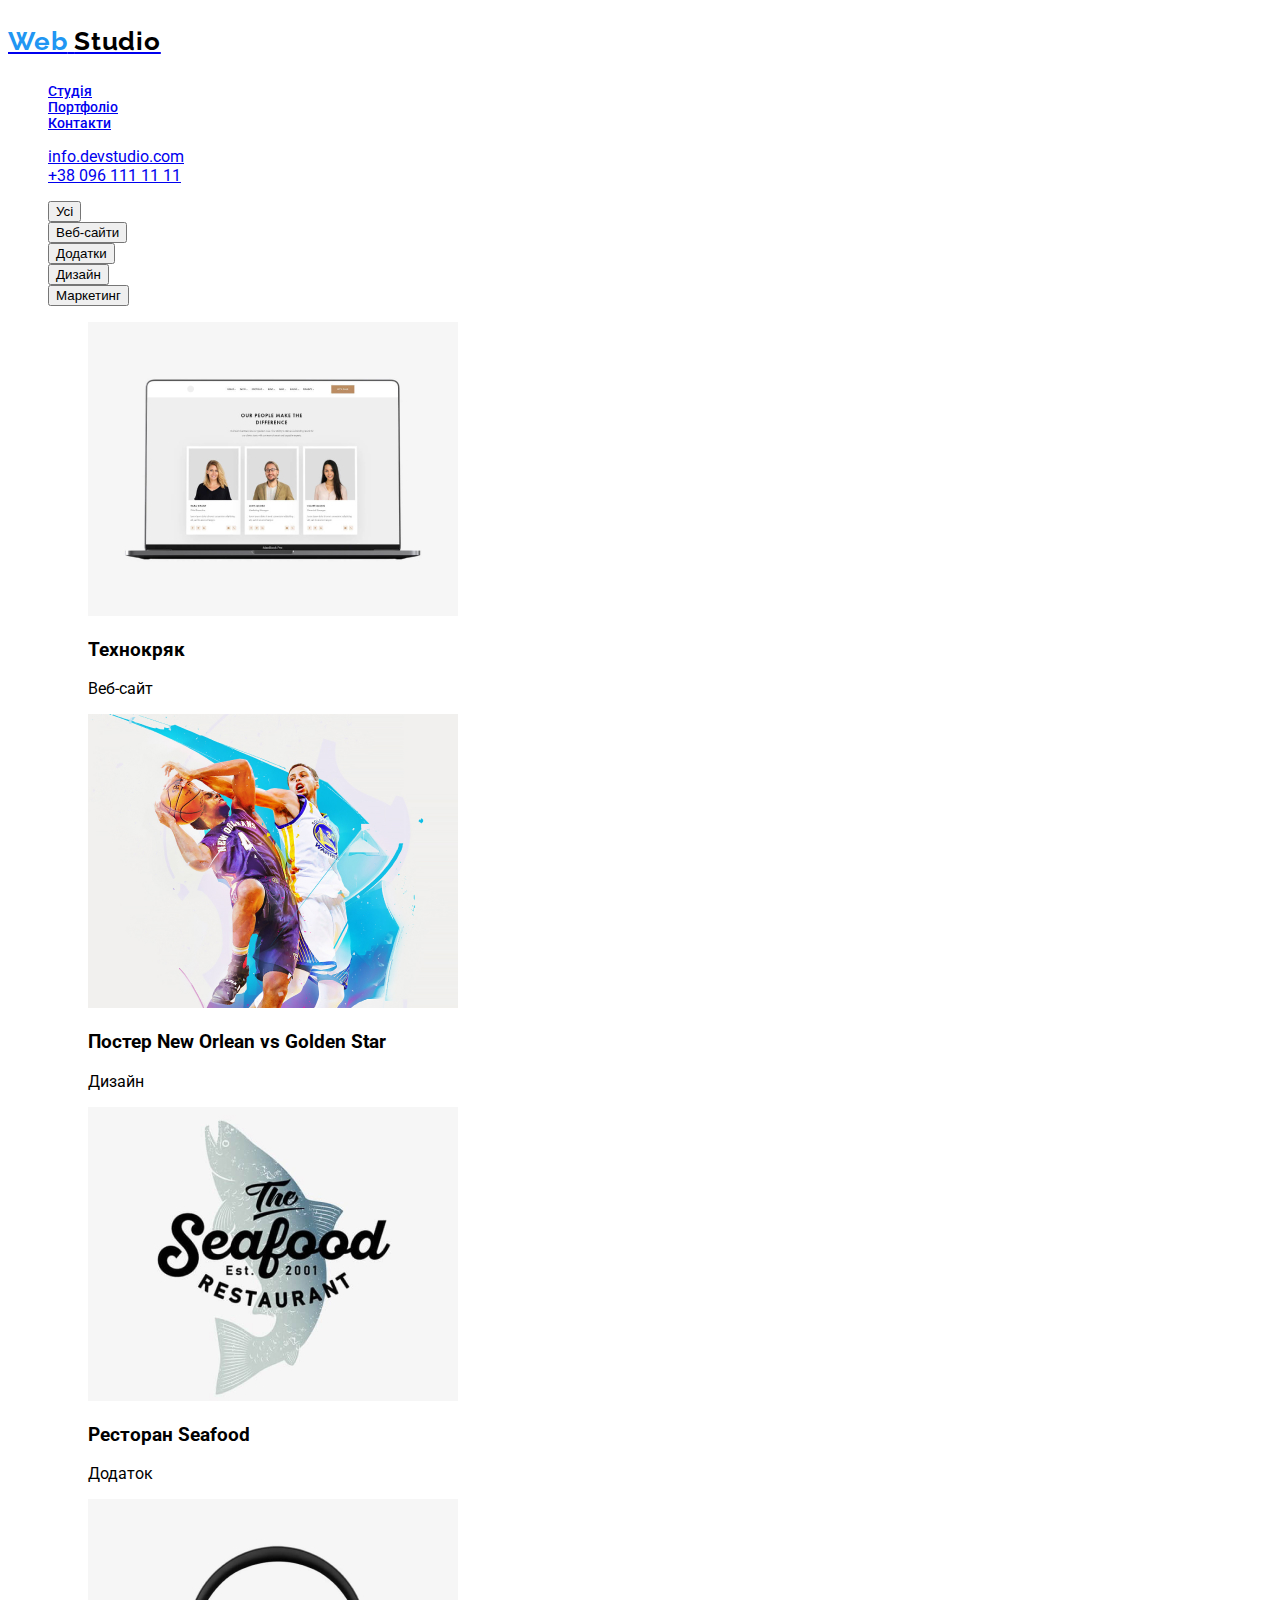
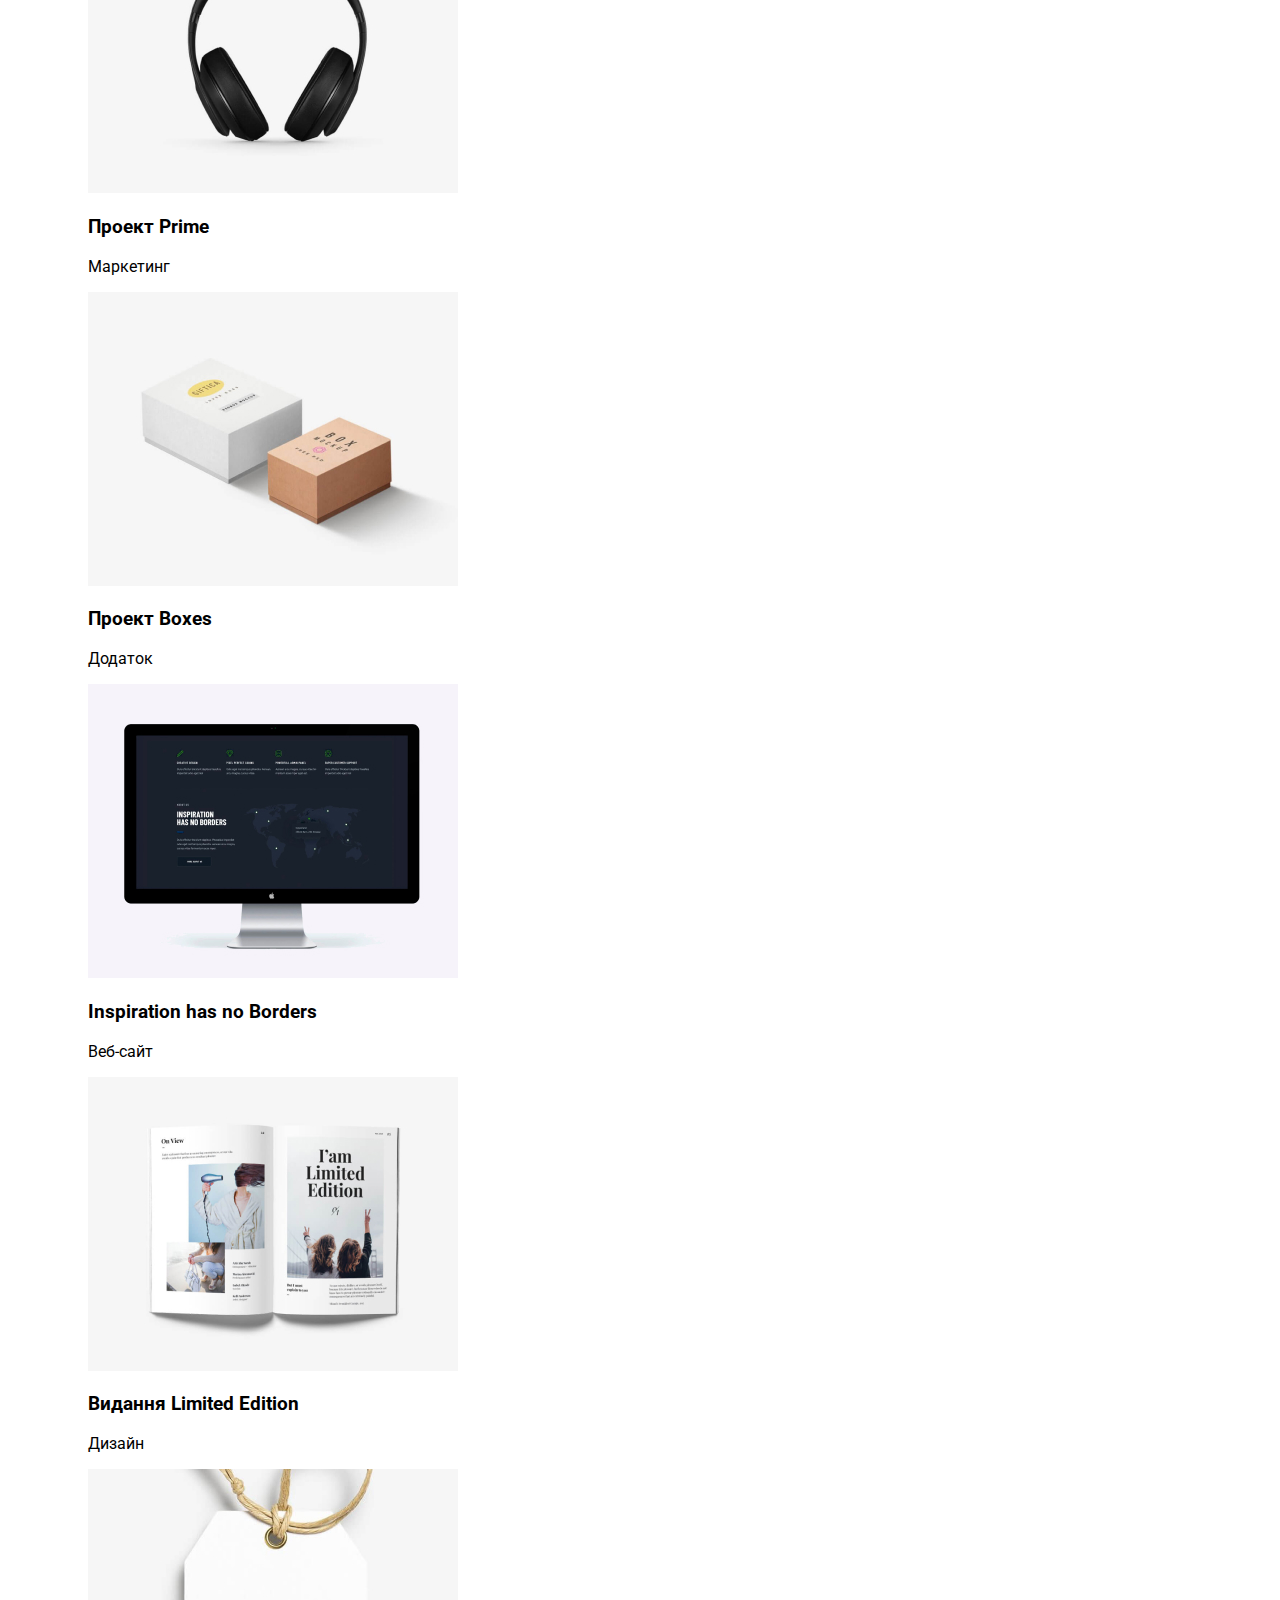
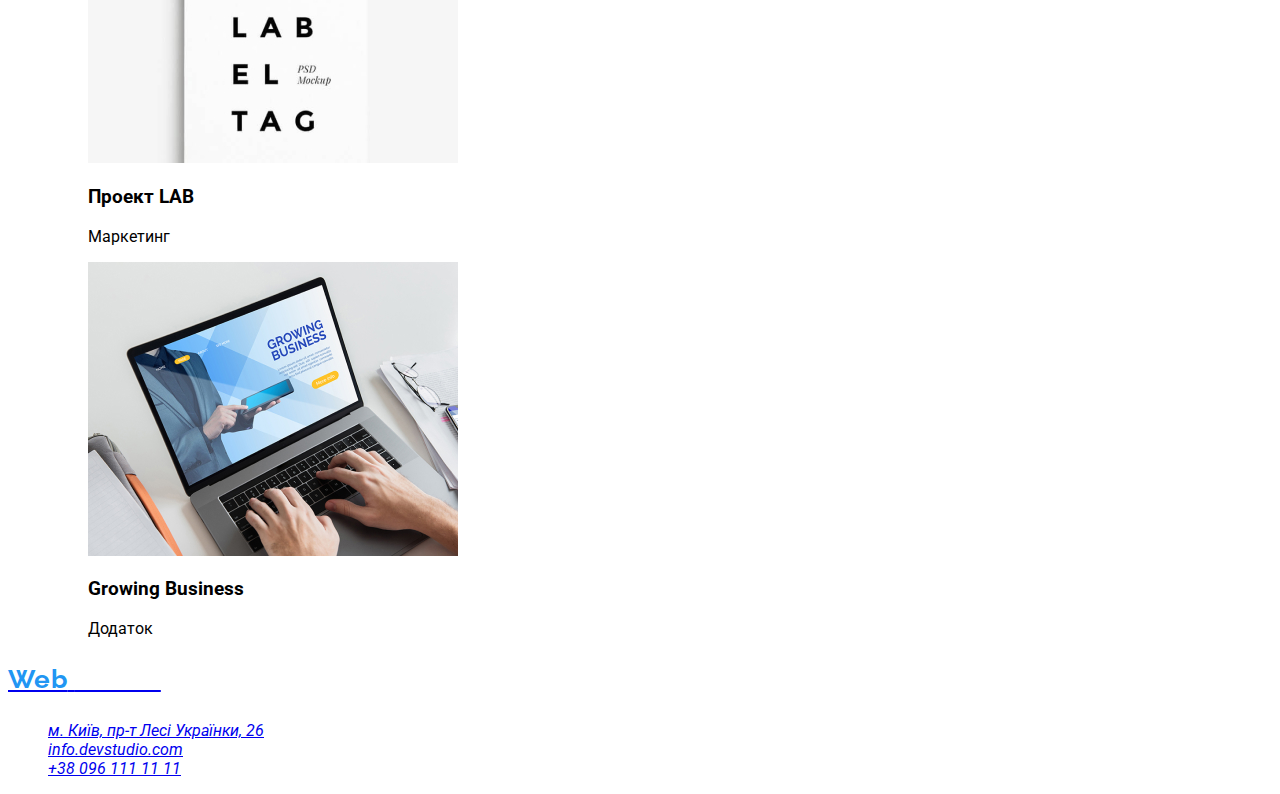
==== portfolio.html @ e6e4f931 "Робота над CSS" ====
<!DOCTYPE html>
<html lang="uk">

<head>
    <meta charset="UTF-8">
    <meta http-equiv="X-UA-Compatible" content="IE=edge">
    <meta name="viewport" content="width=device-width, initial-scale=1.0">
    <title>Портфоліо</title>
    <link rel="stylesheet" href="./css/styles.css">
</head>

<body class="body">
    <header class="header">
        <nav>
            <a href="./index.html">
                <p class="logo">
                    <span class="logo-1">Web</span>
                    <span class="logo-2-header">Studio</span>
                </p>
            </a>
            <ul class="navigate">
                <li class="navigate-item"><a href="./index.html">Студія</a></li>
                <li class="navigate-item"><a href="./portfolio.html">Портфоліо</a></li>
                <li class="navigate-item"><a href="#contacts">Контакти</a></li>
            </ul>
        </nav>
        <ul class="list">
            <li><a href="mailto:info.devstudio.com">info.devstudio.com</a></li>
            <li><a href="tel:+380961111111">+38 096 111 11 11</a></li>
        </ul>
    </header>

    <main>
        <section class="portfolio-section1">
            <ul class="portfolio-section1-list">
                <li class="portfolio-section1-list-item"><button type="button">Усі</button></li>
                <li class="portfolio-section1-list-item"><button type="button">Веб-сайти</button></li>
                <li class="portfolio-section1-list-item"><button type="button">Додатки</button></li>
                <li class="portfolio-section1-list-item"><button type="button">Дизайн</button></li>
                <li class="portfolio-section1-list-item"><button type="button">Маркетинг</button></li>
            </ul>
        </section>

        <section class="portfolio-section2">
            <ul class="portfolio-section2-list">
                <li class="portfolio-section2-list-item">
                    <figure>
                        <img src="./images/portfolio-img0.jpg" alt="Картинка. Технокряк" width="370">
                        <figcaption>
                            <h3>Технокряк</h3>
                            <p>Веб-сайт</p>
                        </figcaption>
                    </figure>
                </li>
                <li class="portfolio-section2-list-item">
                    <figure>
                        <img src="./images/portfolio-img1.jpg" alt="Картинка. Постер New Orlean vs Golden Star"
                            width="370">
                        <figcaption>
                            <h3>Постер New Orlean vs Golden Star</h3>
                            <p>Дизайн</p>
                        </figcaption>
                    </figure>
                </li>
                <li class="portfolio-section2-list-item">
                    <figure>
                        <img src="./images/portfolio-img2.jpg" alt="Картинка. Ресторан Seafood" width="370">
                        <figcaption>
                            <h3>Ресторан Seafood</h3>
                            <p>Додаток</p>
                        </figcaption>
                    </figure>
                </li>
                <li class="portfolio-section2-list-item">
                    <figure>
                        <img src="./images/portfolio-img3.jpg" alt="Картинка. Проект Prime" width="370">
                        <figcaption>
                            <h3>Проект Prime</h3>
                            <p>Маркетинг</p>
                        </figcaption>
                    </figure>
                </li>
                <li class="portfolio-section2-list-item">
                    <figure>
                        <img src="./images/portfolio-img4.jpg" alt="Картинка. Проект Boxes" width="370">
                        <figcaption>
                            <h3>Проект Boxes</h3>
                            <p>Додаток</p>
                        </figcaption>
                    </figure>
                </li>
                <li class="portfolio-section2-list-item">
                    <figure>
                        <img src="./images/portfolio-img5.jpg" alt="Картинка. Inspiration has no Borders" width="370">
                        <figcaption>
                            <h3>Inspiration has no Borders</h3>
                            <p>Веб-сайт</p>
                        </figcaption>
                    </figure>
                </li>
                <li class="portfolio-section2-list-item">
                    <figure>
                        <img src="./images/portfolio-img6.jpg" alt="Картинка. Видання Limited Edition" width="370">
                        <figcaption>
                            <h3>Видання Limited Edition</h3>
                            <p>Дизайн</p>
                        </figcaption>
                    </figure>
                </li>
                <li class="portfolio-section2-list-item">
                    <figure>
                        <img src="./images/portfolio-img7.jpg" alt="Картинка. Проект LAB" width="370">
                        <figcaption>
                            <h3>Проект LAB</h3>
                            <p>Маркетинг</p>
                        </figcaption>
                    </figure>
                </li>
                <li class="portfolio-section2-list-item">
                    <figure>
                        <img src="./images/portfolio-img8.jpg" alt="Картинка. Growing Business" width="370">
                        <figcaption>
                            <h3>Growing Business</h3>
                            <p>Додаток</p>
                        </figcaption>
                    </figure>
                </li>
            </ul>
        </section>
    </main>

    <footer id="contacts" class="footer">
        <a href="./index.html">
            <p class="logo">
                <span class="logo-1">Web</span>
                <span class="logo-2-footer">Studio</span>
            </p>
        </a>
        <address>
            <ul class="footer-address-list">
                <li class="footer-address-list-item"><a href="https://goo.gl/maps/pQFuVmgAhRDfWts1A">м. Київ, пр-т Лесі
                        Українки, 26</a></li>
                <li class="footer-address-list-item"><a href="mailto:info.devstudio.com">info.devstudio.com</a></li>
                <li class="footer-address-list-item"><a href="tel:+380961111111">+38 096 111 11 11</a></li>
            </ul>
        </address>
    </footer>
</body>

</html>
---- css/styles.css ----
/*Import fonts*/
@import url(https://fonts.googleapis.com/css2?family=Raleway:wght@700&family=Roboto:wght@400;500;700;900&display=swap);

/*Color variables*/
:root {
    --blue: #2196F3;
    --black: #000000;
    --white: #FFFFFF;
    --dark-section: #2F303A;
    --gray-section: #F5F4FA;
    --dark-title: #212121;
    --dark-text: #757575;
    --white-background: #f5f5f5;
}

/*Видалити крапку зі списків*/
ul {
    list-style-type: none;
}

/*Body*/
body {
    font-family: 'Roboto';
}

/*Фокус*/
.focus:hover,
:focus {
    color: var(--blue);
}

.focus:visited {}

/*Logo*/
.logo {
    font-family: 'Raleway';
    font-style: normal;
    font-weight: 700;
    font-size: 26px;
    line-height: 31px;
    letter-spacing: 0.03em;
}

.logo-1 {
    color: var(--blue);
}

.logo-2-header {
    color: var(--black);
}

.logo-2-footer {
    color: var(--white);
}

/*Navigate*/
.navigate {
    font-style: normal;
    font-weight: 500;
    font-size: 14px;
    line-height: 16px;
}

.navigate-item {
    color: var(--dark-title);
}

.contacts {
    font-style: normal;
    font-weight: 500;
    font-size: 14px;
    line-height: 16px;
    letter-spacing: 0.02em;
    color: var(--dark-text);
}

.contacts-item {
    color: var(--dark-text);
}
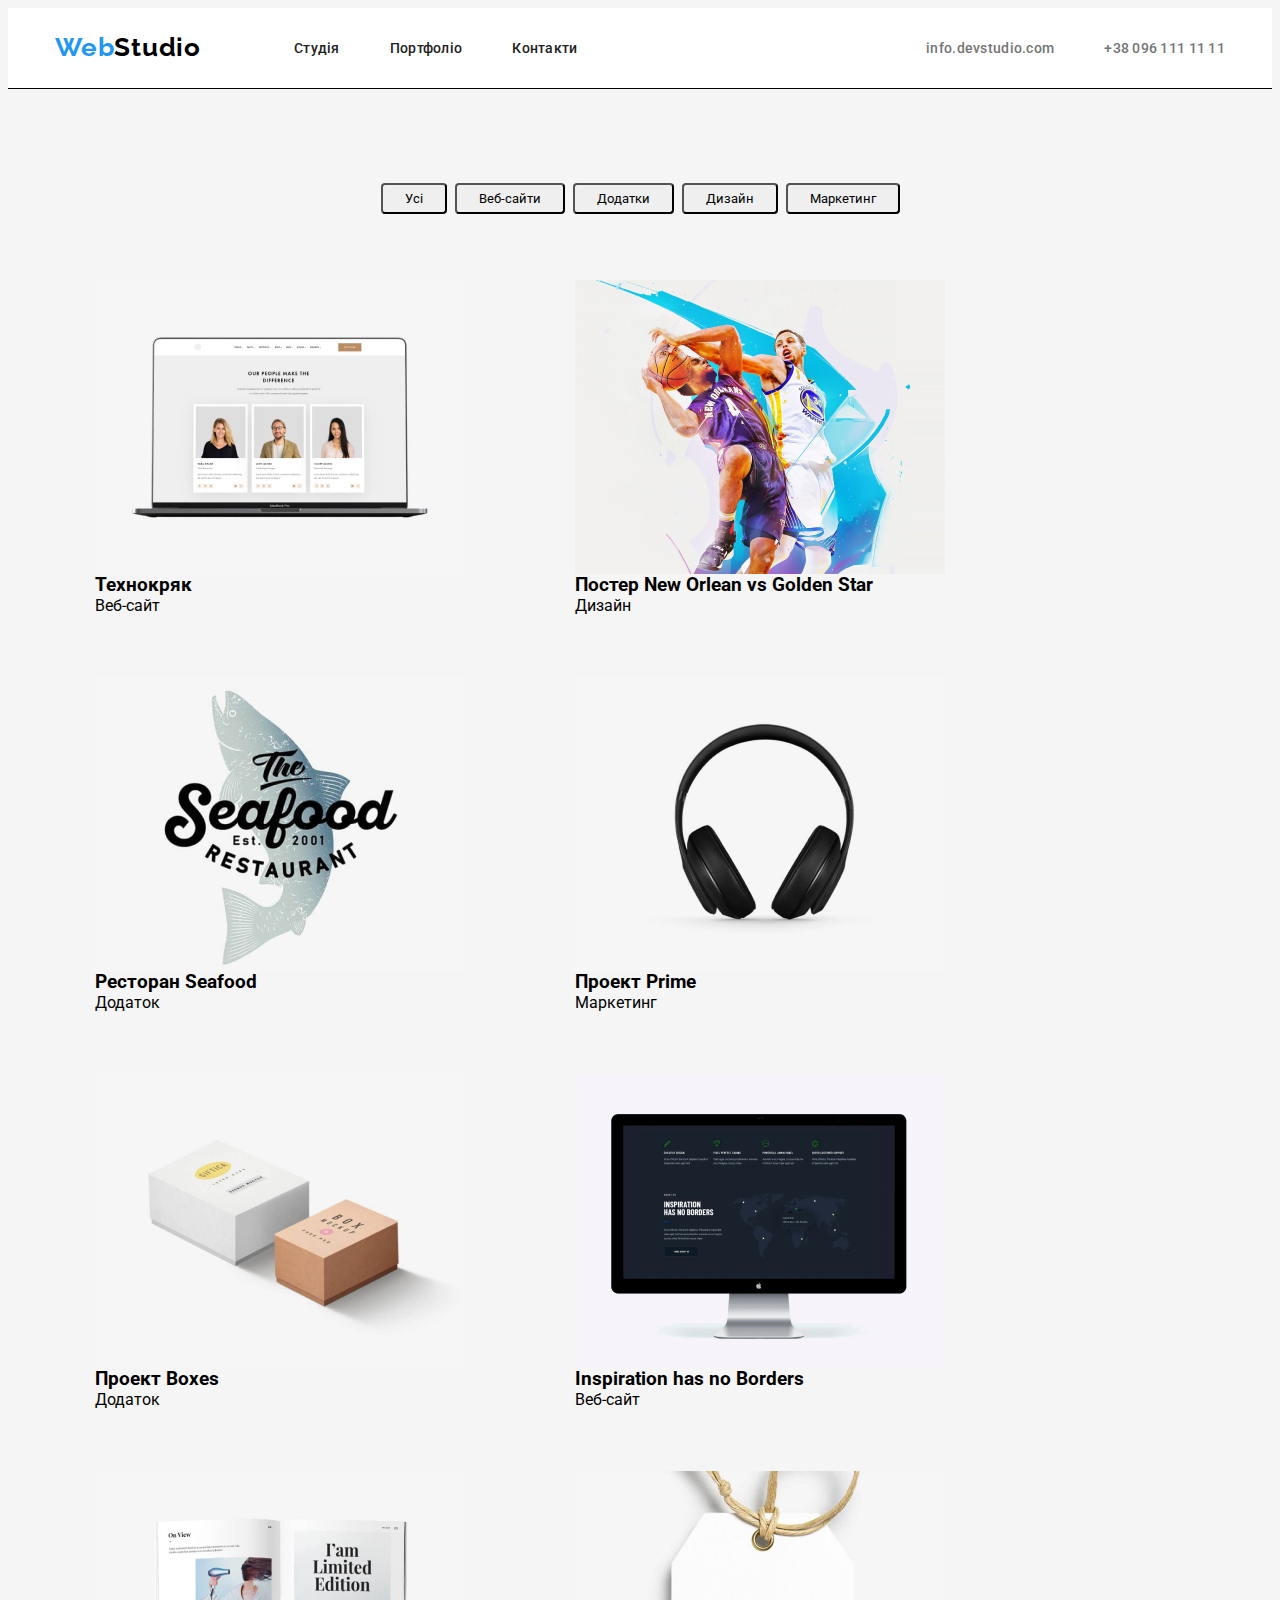
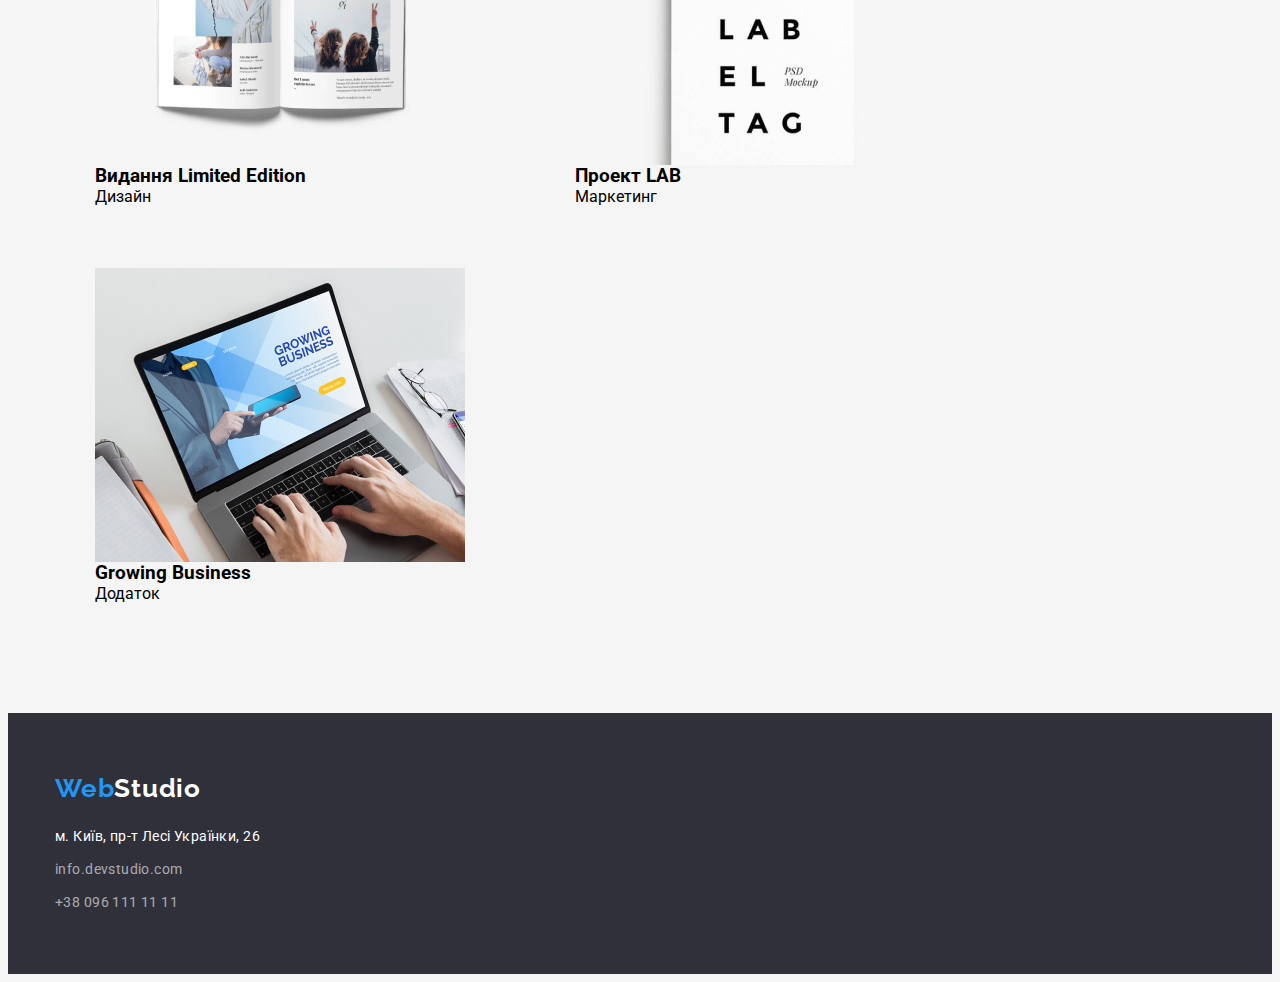
==== commit ce20f321: "update" ====
--- a/portfolio.html
+++ b/portfolio.html
@@ -6,144 +6,173 @@
     <meta http-equiv="X-UA-Compatible" content="IE=edge">
     <meta name="viewport" content="width=device-width, initial-scale=1.0">
     <title>Портфоліо</title>
+    <link rel="stylesheet" href="./css/reset.css">
+    <link rel="stylesheet" href="./css/geometry.css">
     <link rel="stylesheet" href="./css/styles.css">
+    <link rel="stylesheet" href="./css/color.css">
 </head>
 
-<body class="body">
+<body>
     <header class="header">
-        <nav>
+        <div class="container header-container">
+            <nav>
+                <div class="header-navigate">
+                    <a class="logo" href="./index.html">
+                        <span class="logo-1">Web</span>
+                        <span class="logo-2-header">Studio</span>
+                    </a>
+
+                    <ul class="header-navigate-menu">
+                        <li><a class="header-navigate-menu-item focus1" href="./index.html">Студія</a></li>
+                        <li><a class="header-navigate-menu-item focus1" href="./portfolio.html">Портфоліо</a></li>
+                        <li><a class="header-navigate-menu-item focus1" href="#footer">Контакти</a></li>
+                    </ul>
+                </div>
+            </nav>
+
+            <address>
+                <ul class="header-address">
+                    <li><a class="header-address-item focus1" href="mailto:info.devstudio.com">info.devstudio.com</a>
+                    </li>
+                    <li><a class="header-address-item focus1" href="tel:+380961111111">+38 096 111 11 11</a></li>
+                </ul>
+            </address>
+        </div>
+    </header>
+
+    <main>
+        <section class="portfolio-main-section1">
+            <div class="container portfolio-main-section1-container">
+                <ul class="portfolio-main-section1-list">
+                    <li><button class="portfolio-main-section1-list-button focus2" type="button">Усі</button></li>
+                    <li><button class="portfolio-main-section1-list-button focus2" type="button">Веб-сайти</button></li>
+                    <li><button class="portfolio-main-section1-list-button focus2" type="button">Додатки</button></li>
+                    <li><button class="portfolio-main-section1-list-button focus2" type="button">Дизайн</button></li>
+                    <li><button class="portfolio-main-section1-list-button focus2" type="button">Маркетинг</button></li>
+                </ul>
+            </div>
+        </section>
+
+        <section class="portfolio-main-section2">
+            <div class="container portfolio-main-section2-container">
+                <ul class="portfolio-main-section2-list">
+                    <li class="portfolio-main-section2-list-item">
+                        <figure>
+                            <img class="portfolio-main-section2-list-item-figure-img" src="./images/portfolio-img0.jpg" alt="Картинка. Технокряк" width="370">
+                            <figcaption>
+                                <h3 class="portfolio-main-section2-list-item-h3">Технокряк</h3>
+                                <p class="portfolio-main-section2-list-item-p">Веб-сайт</p>
+                            </figcaption>
+                        </figure>
+                    </li>
+                    <li class="portfolio-main-section2-list-item">
+                        <figure>
+                            <img class="portfolio-main-section2-list-item-figure-img" src="./images/portfolio-img1.jpg" alt="Картинка. Постер New Orlean vs Golden Star"
+                                width="370">
+                            <figcaption>
+                                <h3 class="portfolio-main-section2-list-item-h3">Постер New Orlean vs Golden Star</h3>
+                                <p class="portfolio-main-section2-list-item-p">Дизайн</p>
+                            </figcaption>
+                        </figure>
+                    </li>
+                    <li class="portfolio-main-section2-list-item">
+                        <figure>
+                            <img class="portfolio-main-section2-list-item-figure-img" src="./images/portfolio-img2.jpg" alt="Картинка. Ресторан Seafood" width="370">
+                            <figcaption>
+                                <h3 class="portfolio-main-section2-list-item-h3">Ресторан Seafood</h3>
+                                <p class="portfolio-main-section2-list-item-p">Додаток</p>
+                            </figcaption>
+                        </figure>
+                    </li>
+                    <li class="portfolio-main-section2-list-item">
+                        <figure>
+                            <img class="portfolio-main-section2-list-item-figure-img" src="./images/portfolio-img3.jpg" alt="Картинка. Проект Prime" width="370">
+                            <figcaption>
+                                <h3 class="portfolio-main-section2-list-item-h3">Проект Prime</h3>
+                                <p class="portfolio-main-section2-list-item-p">Маркетинг</p>
+                            </figcaption>
+                        </figure>
+                    </li>
+                    <li class="portfolio-main-section2-list-item">
+                        <figure>
+                            <img class="portfolio-main-section2-list-item-figure-img" src="./images/portfolio-img4.jpg" alt="Картинка. Проект Boxes" width="370">
+                            <figcaption>
+                                <h3 class="portfolio-main-section2-list-item-h3">Проект Boxes</h3>
+                                <p class="portfolio-main-section2-list-item-p">Додаток</p>
+                            </figcaption>
+                        </figure>
+                    </li>
+                    <li class="portfolio-main-section2-list-item">
+                        <figure>
+                            <img class="portfolio-main-section2-list-item-figure-img" src="./images/portfolio-img5.jpg" alt="Картинка. Inspiration has no Borders"
+                                width="370">
+                            <figcaption>
+                                <h3 class="portfolio-main-section2-list-item-h3">Inspiration has no Borders</h3>
+                                <p class="portfolio-main-section2-list-item-p">Веб-сайт</p>
+                            </figcaption>
+                        </figure>
+                    </li>
+                    <li class="portfolio-main-section2-list-item">
+                        <figure>
+                            <img class="portfolio-main-section2-list-item-figure-img" src="./images/portfolio-img6.jpg" alt="Картинка. Видання Limited Edition">
+                            <figcaption>
+                                <h3 class="portfolio-main-section2-list-item-h3">Видання Limited Edition</h3>
+                                <p class="portfolio-main-section2-list-item-p">Дизайн</p>
+                            </figcaption>
+                        </figure>
+                    </li>
+                    <li class="portfolio-main-section2-list-item">
+                        <figure>
+                            <img class="portfolio-main-section2-list-item-figure-img" src="./images/portfolio-img7.jpg" alt="Картинка. Проект LAB">
+                            <figcaption>
+                                <h3 class="portfolio-main-section2-list-item-h3">Проект LAB</h3>
+                                <p class="portfolio-main-section2-list-item-p">Маркетинг</p>
+                            </figcaption>
+                        </figure>
+                    </li>
+                    <li class="portfolio-main-section2-list-item">
+                        <figure>
+                            <img class="portfolio-main-section2-list-item-figure-img" src="./images/portfolio-img8.jpg" alt="Картинка. Growing Business">
+                            <figcaption>
+                                <h3 class="portfolio-main-section2-list-item-h3">Growing Business</h3>
+                                <p class="portfolio-main-section2-list-item-p">Додаток</p>
+                            </figcaption>
+                        </figure>
+                    </li>
+                </ul>
+            </div>
+        </section>
+    </main>
+
+    <footer id="footer" class="footer">
+        <div class="container">
             <a href="./index.html">
                 <p class="logo">
                     <span class="logo-1">Web</span>
-                    <span class="logo-2-header">Studio</span>
+                    <span class="logo-2-footer">Studio</span>
                 </p>
             </a>
-            <ul class="navigate">
-                <li class="navigate-item"><a href="./index.html">Студія</a></li>
-                <li class="navigate-item"><a href="./portfolio.html">Портфоліо</a></li>
-                <li class="navigate-item"><a href="#contacts">Контакти</a></li>
-            </ul>
-        </nav>
-        <ul class="list">
-            <li><a href="mailto:info.devstudio.com">info.devstudio.com</a></li>
-            <li><a href="tel:+380961111111">+38 096 111 11 11</a></li>
-        </ul>
-    </header>
 
-    <main>
-        <section class="portfolio-section1">
-            <ul class="portfolio-section1-list">
-                <li class="portfolio-section1-list-item"><button type="button">Усі</button></li>
-                <li class="portfolio-section1-list-item"><button type="button">Веб-сайти</button></li>
-                <li class="portfolio-section1-list-item"><button type="button">Додатки</button></li>
-                <li class="portfolio-section1-list-item"><button type="button">Дизайн</button></li>
-                <li class="portfolio-section1-list-item"><button type="button">Маркетинг</button></li>
-            </ul>
-        </section>
-
-        <section class="portfolio-section2">
-            <ul class="portfolio-section2-list">
-                <li class="portfolio-section2-list-item">
-                    <figure>
-                        <img src="./images/portfolio-img0.jpg" alt="Картинка. Технокряк" width="370">
-                        <figcaption>
-                            <h3>Технокряк</h3>
-                            <p>Веб-сайт</p>
-                        </figcaption>
-                    </figure>
-                </li>
-                <li class="portfolio-section2-list-item">
-                    <figure>
-                        <img src="./images/portfolio-img1.jpg" alt="Картинка. Постер New Orlean vs Golden Star"
-                            width="370">
-                        <figcaption>
-                            <h3>Постер New Orlean vs Golden Star</h3>
-                            <p>Дизайн</p>
-                        </figcaption>
-                    </figure>
-                </li>
-                <li class="portfolio-section2-list-item">
-                    <figure>
-                        <img src="./images/portfolio-img2.jpg" alt="Картинка. Ресторан Seafood" width="370">
-                        <figcaption>
-                            <h3>Ресторан Seafood</h3>
-                            <p>Додаток</p>
-                        </figcaption>
-                    </figure>
-                </li>
-                <li class="portfolio-section2-list-item">
-                    <figure>
-                        <img src="./images/portfolio-img3.jpg" alt="Картинка. Проект Prime" width="370">
-                        <figcaption>
-                            <h3>Проект Prime</h3>
-                            <p>Маркетинг</p>
-                        </figcaption>
-                    </figure>
-                </li>
-                <li class="portfolio-section2-list-item">
-                    <figure>
-                        <img src="./images/portfolio-img4.jpg" alt="Картинка. Проект Boxes" width="370">
-                        <figcaption>
-                            <h3>Проект Boxes</h3>
-                            <p>Додаток</p>
-                        </figcaption>
-                    </figure>
-                </li>
-                <li class="portfolio-section2-list-item">
-                    <figure>
-                        <img src="./images/portfolio-img5.jpg" alt="Картинка. Inspiration has no Borders" width="370">
-                        <figcaption>
-                            <h3>Inspiration has no Borders</h3>
-                            <p>Веб-сайт</p>
-                        </figcaption>
-                    </figure>
-                </li>
-                <li class="portfolio-section2-list-item">
-                    <figure>
-                        <img src="./images/portfolio-img6.jpg" alt="Картинка. Видання Limited Edition" width="370">
-                        <figcaption>
-                            <h3>Видання Limited Edition</h3>
-                            <p>Дизайн</p>
-                        </figcaption>
-                    </figure>
-                </li>
-                <li class="portfolio-section2-list-item">
-                    <figure>
-                        <img src="./images/portfolio-img7.jpg" alt="Картинка. Проект LAB" width="370">
-                        <figcaption>
-                            <h3>Проект LAB</h3>
-                            <p>Маркетинг</p>
-                        </figcaption>
-                    </figure>
-                </li>
-                <li class="portfolio-section2-list-item">
-                    <figure>
-                        <img src="./images/portfolio-img8.jpg" alt="Картинка. Growing Business" width="370">
-                        <figcaption>
-                            <h3>Growing Business</h3>
-                            <p>Додаток</p>
-                        </figcaption>
-                    </figure>
-                </li>
-            </ul>
-        </section>
-    </main>
-
-    <footer id="contacts" class="footer">
-        <a href="./index.html">
-            <p class="logo">
-                <span class="logo-1">Web</span>
-                <span class="logo-2-footer">Studio</span>
-            </p>
-        </a>
-        <address>
-            <ul class="footer-address-list">
-                <li class="footer-address-list-item"><a href="https://goo.gl/maps/pQFuVmgAhRDfWts1A">м. Київ, пр-т Лесі
-                        Українки, 26</a></li>
-                <li class="footer-address-list-item"><a href="mailto:info.devstudio.com">info.devstudio.com</a></li>
-                <li class="footer-address-list-item"><a href="tel:+380961111111">+38 096 111 11 11</a></li>
-            </ul>
-        </address>
+            <address>
+                <ul class="footer-address-list">
+                    <li>
+                        <a class="footer-address-list-address focus1" href="https://goo.gl/maps/pQFuVmgAhRDfWts1A">
+                            м. Київ, пр-т Лесі Українки, 26
+                        </a>
+                    </li>
+                    <li>
+                        <a class="footer-address-list-item focus1" href="mailto:info.devstudio.com">
+                            info.devstudio.com
+                        </a>
+                    </li>
+                    <li>
+                        <a class="footer-address-list-item focus1" a href="tel:+380961111111">
+                            +38 096 111 11 11
+                        </a>
+                    </li>
+                </ul>
+            </address>
+        </div>
     </footer>
 </body>
 
--- a/css/geometry.css
+++ b/css/geometry.css
@@ -0,0 +1,212 @@
+/*Container. Задає ширину контенту*/
+.container {
+    width: 1170px;
+    margin: 0 auto;
+}
+
+/*Index*/
+/*Header*/
+.header {
+    padding-top: 24px;
+    padding-bottom: 25px;
+    border-top-width: 0px;
+    border-left-width: 0px;
+    border-right-width: 0px;
+    border-bottom-width: 1px;
+    border-style: solid;
+}
+
+.header-container {
+    display: flex;
+    justify-content: space-between;
+    align-items: center;
+}
+
+.header-navigate {
+    display: flex;
+    gap: 93px;
+    align-items: center;
+}
+
+.logo {
+    display: flex;
+}
+
+.logo-1 {}
+
+.logo-2-header {}
+
+.header-navigate-menu {
+    display: flex;
+    gap: 50px;
+}
+
+.header-address {
+    display: flex;
+    gap: 50px;
+}
+
+/*Main*/
+/*Main-section1*/
+.main-section1 {
+    padding-top: 200px;
+    padding-bottom: 200px;
+}
+
+.main-section1-container {
+    display: flex;
+    flex-direction: column;
+    gap: 30px;
+}
+
+.main-section1-h1 {
+    text-align: center;
+}
+
+.main-section1-button {
+    margin-left: auto;
+    margin-right: auto;
+    padding: 10px 32px;
+}
+
+/*Main-section2*/
+.main-section2 {
+    padding-top: 94px;
+}
+
+.main-section2-container {}
+
+.main-section2-list {
+    display: flex;
+}
+
+.main-section2-list-item {}
+
+.main-section2-list-item-h3 {
+    padding-bottom: 10px;
+}
+
+.main-section2-list-item-p {}
+
+/*Main-section3*/
+.main-section3 {
+    padding-top: 94px;
+    padding-bottom: 94px;
+}
+
+.main-section3-container {}
+
+.main-section3-h2 {
+    padding-bottom: 50px;
+    text-align: center;
+}
+
+.main-section3-list {
+    display: flex;
+    justify-content: space-between;
+}
+
+.main-section3-list-item {}
+
+/*Main-section4*/
+.main-section4 {
+    padding-top: 94px;
+    padding-bottom: 94px;
+}
+
+.main-section4-container {}
+
+.main-section4-h2 {
+    padding-bottom: 50px;
+    text-align: center;
+}
+
+.main-section4-list {
+    display: flex;
+    justify-content: space-between;
+}
+
+.main-section4-list-item {}
+
+.main-section4-list-item-figure {
+    margin: 0;
+}
+
+.main-section4-list-item-figure-img {
+    width: 270px;
+}
+
+.main-section4-list-item-figurecaption {
+    padding-top: 30px;
+    padding-bottom: 30px;
+    text-align: center;
+}
+
+.main-section4-list-item-h3 {
+    padding-bottom: 10px;
+}
+
+.main-section4-list-item-p {}
+
+/*Footer*/
+footer {
+    padding-top: 60px;
+    padding-bottom: 60px;
+}
+
+.logo-2-footer {}
+
+.footer-address-list {
+    padding-top: 20px;
+    display: flex;
+    flex-direction: column;
+    gap: 9px;
+}
+
+.footer-address-list-address {}
+
+.footer-address-list-item {}
+
+/*Portfolio*/
+/*Main*/
+/*Main-section1*/
+.portfolio-main-section1 {
+    padding-top: 94px;
+}
+
+.portfolio-main-section1-container {
+}
+
+.portfolio-main-section1-list {
+    display: flex;
+    gap: 8px;
+    justify-content: center;
+}
+
+.portfolio-main-section1-list-button {
+    padding: 6px 22px;
+}
+
+/*Main-section2*/
+.portfolio-main-section2 {
+    padding-top: 50px;
+    padding-bottom: 94px;
+}
+
+.portfolio-main-section2-container {}
+
+.portfolio-main-section2-list {
+    display: flex;
+    gap: 30px;
+    flex-wrap: wrap;
+}
+
+.portfolio-main-section2-list-item {}
+
+.portfolio-main-section2-list-item-figure-img{
+    width: 370px;
+}
+
+.portfolio-main-section2-list-item-h3 {}
+
+.portfolio-main-section2-list-item-p {}--- a/css/styles.css
+++ b/css/styles.css
@@ -1,79 +1,179 @@
-/*Import fonts*/
+/*Import google fonts*/
 @import url(https://fonts.googleapis.com/css2?family=Raleway:wght@700&family=Roboto:wght@400;500;700;900&display=swap);
 
-/*Color variables*/
-:root {
-    --blue: #2196F3;
-    --black: #000000;
-    --white: #FFFFFF;
-    --dark-section: #2F303A;
-    --gray-section: #F5F4FA;
-    --dark-title: #212121;
-    --dark-text: #757575;
-    --white-background: #f5f5f5;
-}
+/*Header*/
+.header {}
 
-/*Видалити крапку зі списків*/
-ul {
-    list-style-type: none;
-}
+.header-container {}
 
-/*Body*/
-body {
-    font-family: 'Roboto';
-}
+.header-navigate {}
 
-/*Фокус*/
-.focus:hover,
-:focus {
-    color: var(--blue);
-}
-
-.focus:visited {}
-
-/*Logo*/
 .logo {
     font-family: 'Raleway';
-    font-style: normal;
     font-weight: 700;
     font-size: 26px;
-    line-height: 31px;
+    line-height: calc(31/26);
     letter-spacing: 0.03em;
 }
 
-.logo-1 {
-    color: var(--blue);
+.logo-1 {}
+
+.logo-2-header {}
+
+.header-navigate-menu {}
+
+.header-navigate-menu-item {
+    font-weight: 500;
+    font-size: 14px;
+    line-height: calc(16/14);
+    letter-spacing: 0.02em;
 }
 
-.logo-2-header {
-    color: var(--black);
+.header-address {}
+
+.header-address-item {
+    font-weight: 500;
+    font-size: 14px;
+    line-height: calc(16/14);
+    letter-spacing: 0.02em;
 }
 
-.logo-2-footer {
-    color: var(--white);
+/*Main*/
+/*Main-section1*/
+.main-section1 {}
+
+.main-section1-container {}
+
+.main-section1-h1 {
+    font-weight: 900;
+    font-size: 44px;
+    line-height: calc(60/44);
+    letter-spacing: 0.06em;
+    text-transform: uppercase;
 }
 
-/*Navigate*/
-.navigate {
-    font-style: normal;
-    font-weight: 500;
-    font-size: 14px;
-    line-height: 16px;
+.main-section1-button {
+    font-weight: 700;
+    font-size: 16px;
+    line-height: calc(30/16);
+    letter-spacing: 0.06em;
 }
 
-.navigate-item {
-    color: var(--dark-title);
+/*Main-section2*/
+.main-section2 {}
+
+.main-section2-container {}
+
+.main-section2-list {}
+
+.main-section2-list-item {}
+
+.main-section2-list-item-h3 {
+    font-weight: 700;
+    font-size: 14px;
+    line-height: calc(16/14);
+    letter-spacing: 0.03em;
+    text-transform: uppercase;
 }
 
-.contacts {
-    font-style: normal;
-    font-weight: 500;
+.main-section2-list-item-p {
+    font-weight: 400;
     font-size: 14px;
-    line-height: 16px;
-    letter-spacing: 0.02em;
-    color: var(--dark-text);
+    line-height: calc(24/14);
+    letter-spacing: 0.03em;
 }
 
-.contacts-item {
-    color: var(--dark-text);
-}+/*Main-section3*/
+.main-section3 {}
+
+.main-section3-container {}
+
+.main-section3-h2 {
+    font-weight: 700;
+    font-size: 36px;
+    line-height: calc(42/36);
+    letter-spacing: 0.03em;
+}
+
+.main-section3-list {}
+
+.main-section3-list-item {}
+
+/*Main-section4*/
+.main-section4 {}
+
+.main-section4-container {}
+
+.main-section4-h2 {
+    font-weight: 700;
+    font-size: 36px;
+    line-height: calc(42/36);
+    letter-spacing: 0.03em;
+}
+
+.main-section4-list {}
+
+.main-section4-list-item {}
+
+.main-section4-list-item-h3 {
+    font-weight: 500;
+    font-size: 16px;
+    line-height: calc(19/16);
+    letter-spacing: 0.03em;
+}
+
+.main-section4-list-item-p {
+    font-weight: 400;
+    font-size: 16px;
+    line-height: calc(19/16);
+    letter-spacing: 0.03em;
+}
+
+/*Footer*/
+.logo-2-footer {}
+
+.footer-address-list {}
+
+.footer-address-list-address {
+    font-weight: 400;
+    font-size: 14px;
+    line-height: calc(24/14);
+    letter-spacing: 0.03em;
+}
+
+.footer-address-list-item {
+    font-weight: 400;
+    font-size: 14px;
+    line-height: calc(24/14);
+    letter-spacing: 0.03em;
+}
+
+/*Portfolio*/
+/*Main*/
+/*Main-section1*/
+.portfolio-main-section1 {}
+
+.container {}
+
+.portfolio-main-section1-container {}
+
+.portfolio-main-section1-list {}
+
+.portfolio-main-section1-list-button {}
+
+.focus2 {}
+
+/*Main-section2*/
+.portfolio-main-section2 {}
+
+.container {}
+
+.portfolio-main-section2-container {}
+
+.portfolio-main-section2-list {}
+
+.portfolio-main-section2-list-item {}
+
+.portfolio-main-section2-list-item-h3 {}
+
+.portfolio-main-section2-list-item-p {}--- a/css/color.css
+++ b/css/color.css
@@ -0,0 +1,187 @@
+:root {
+    --blue: #2196F3;
+    --black: #000000;
+    --white: #FFFFFF;
+    --dark-section: #2F303A;
+    --gray-section: #F5F4FA;
+    --dark-title: #212121;
+    --dark-text: #757575;
+    --white-background: #f5f5f5;
+    --gray-address: rgba(255, 255, 255, 0.6);
+    --gray-headr-border: #ECECEC;
+}
+
+/*Фокус*/
+.focus1:hover,
+:focus {
+    color: var(--blue);
+}
+
+.focus2:hover,
+:focus {
+
+}
+
+.header {
+    background-color: var(--white);
+    border-color: var(--gray-header-border);
+}
+
+.container {}
+
+.header-container {}
+
+.header-navigate {}
+
+.logo {}
+
+.logo-1 {
+    color: var(--blue);
+}
+
+.logo-2-header {
+    color: var(--black);
+}
+
+.header-navigate-menu {}
+
+.header-navigate-menu-item {
+    color: var(--dark-title);
+}
+
+.focus1 {}
+
+.header-address {}
+
+.header-address-item {
+    color: var(--dark-text);
+}
+
+/*Main*/
+/*Main-section1*/
+.main-section1 {
+    background-color: var(--dark-section);
+}
+
+.main-section1-container {}
+
+.main-section1-h1 {
+    color: var(--white);
+}
+
+.main-section1-button {
+    background-color: var(--blue);
+    color: var(--white);
+}
+
+/*Main-section2*/
+.main-section2 {
+    background-color: var(--white-background);
+}
+
+.main-section2-container {}
+
+.main-section2-list {}
+
+.main-section2-list-item {}
+
+.main-section2-list-item-h3 {
+    color: var(--dark-title);
+}
+
+.main-section2-list-item-p {
+    color: var(--dark-text);
+}
+
+/*Main-section3*/
+.main-section3 {
+    background-color: var(--white-background);
+}
+
+.main-section3-container {}
+
+.main-section3-h2 {
+    color: var(--dark-title);
+}
+
+.main-section3-list {}
+
+.main-section3-list-item {}
+
+/*Main-section4*/
+.main-section4 {
+    color: var(--gray-section);
+}
+
+.main-section4-container {}
+
+.main-section4-h2 {
+    color: var(--dark-title);
+}
+
+.main-section4-list {}
+
+.main-section4-list-item {}
+
+.main-section4-list-item-figure {}
+
+.main-section4-list-item-figure-img {}
+
+.main-section4-list-item-figurecaption {}
+
+.main-section4-list-item-h3 {
+    color: var(--dark-title);
+}
+
+.main-section4-list-item-p {
+    color: var(--dark-text);
+}
+
+/*Footer*/
+.footer {
+    background-color: var(--dark-section);
+}
+
+.logo-2-footer {
+    color: var(--white);
+}
+
+.footer-address-list {}
+
+.footer-address-list-address {
+    color: var(--white);
+}
+
+.footer-address-list-item {
+    color: var(--gray-address);
+}
+
+/*Portfolio*/
+/*Main*/
+/*Main-section1*/
+.portfolio-main-section1 {}
+
+.container {}
+
+.portfolio-main-section1-container {}
+
+.portfolio-main-section1-list {}
+
+.portfolio-main-section1-list-button {}
+
+.focus2 {}
+
+/*Main-section2*/
+.portfolio-main-section2 {}
+
+.container {}
+
+.portfolio-main-section2-container {}
+
+.portfolio-main-section2-list {}
+
+.portfolio-main-section2-list-item {}
+
+.portfolio-main-section2-list-item-h3 {}
+
+.portfolio-main-section2-list-item-p {}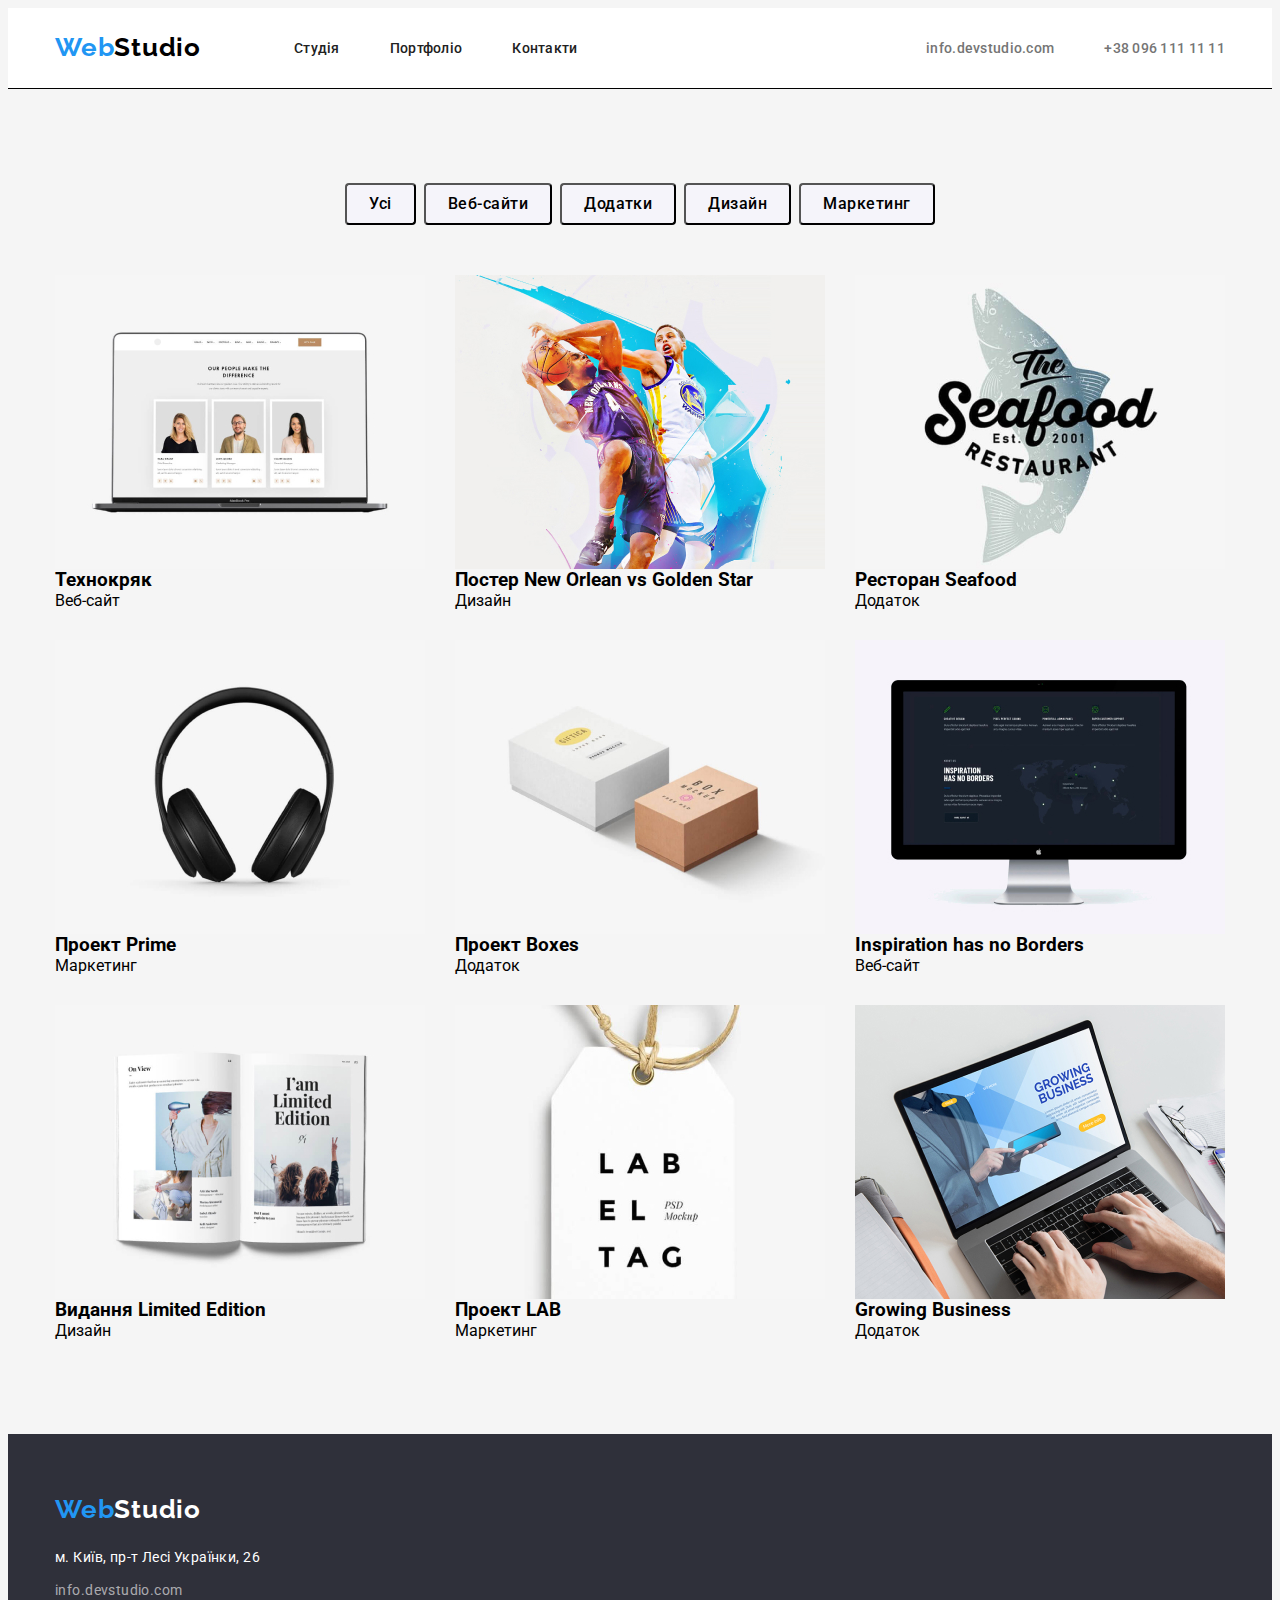
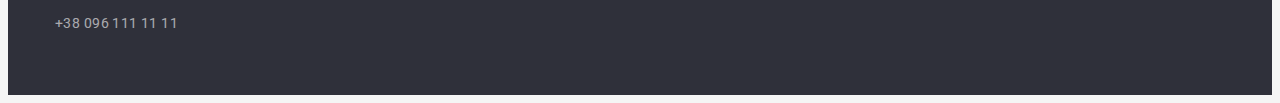
==== commit 2d6f0942: "update" ====
--- a/portfolio.html
+++ b/portfolio.html
@@ -57,8 +57,8 @@
             <div class="container portfolio-main-section2-container">
                 <ul class="portfolio-main-section2-list">
                     <li class="portfolio-main-section2-list-item">
-                        <figure>
-                            <img class="portfolio-main-section2-list-item-figure-img" src="./images/portfolio-img0.jpg" alt="Картинка. Технокряк" width="370">
+                        <figure class="portfolio-main-section2-list-item-figure">
+                            <img class="portfolio-main-section2-list-item-figure-img" src="./images/portfolio-img0.jpg" alt="Картинка. Технокряк">
                             <figcaption>
                                 <h3 class="portfolio-main-section2-list-item-h3">Технокряк</h3>
                                 <p class="portfolio-main-section2-list-item-p">Веб-сайт</p>
@@ -66,7 +66,7 @@
                         </figure>
                     </li>
                     <li class="portfolio-main-section2-list-item">
-                        <figure>
+                        <figure class="portfolio-main-section2-list-item-figure">
                             <img class="portfolio-main-section2-list-item-figure-img" src="./images/portfolio-img1.jpg" alt="Картинка. Постер New Orlean vs Golden Star"
                                 width="370">
                             <figcaption>
@@ -76,7 +76,7 @@
                         </figure>
                     </li>
                     <li class="portfolio-main-section2-list-item">
-                        <figure>
+                        <figure class="portfolio-main-section2-list-item-figure">
                             <img class="portfolio-main-section2-list-item-figure-img" src="./images/portfolio-img2.jpg" alt="Картинка. Ресторан Seafood" width="370">
                             <figcaption>
                                 <h3 class="portfolio-main-section2-list-item-h3">Ресторан Seafood</h3>
@@ -85,7 +85,7 @@
                         </figure>
                     </li>
                     <li class="portfolio-main-section2-list-item">
-                        <figure>
+                        <figure class="portfolio-main-section2-list-item-figure">
                             <img class="portfolio-main-section2-list-item-figure-img" src="./images/portfolio-img3.jpg" alt="Картинка. Проект Prime" width="370">
                             <figcaption>
                                 <h3 class="portfolio-main-section2-list-item-h3">Проект Prime</h3>
@@ -94,7 +94,7 @@
                         </figure>
                     </li>
                     <li class="portfolio-main-section2-list-item">
-                        <figure>
+                        <figure class="portfolio-main-section2-list-item-figure">
                             <img class="portfolio-main-section2-list-item-figure-img" src="./images/portfolio-img4.jpg" alt="Картинка. Проект Boxes" width="370">
                             <figcaption>
                                 <h3 class="portfolio-main-section2-list-item-h3">Проект Boxes</h3>
@@ -103,7 +103,7 @@
                         </figure>
                     </li>
                     <li class="portfolio-main-section2-list-item">
-                        <figure>
+                        <figure class="portfolio-main-section2-list-item-figure">
                             <img class="portfolio-main-section2-list-item-figure-img" src="./images/portfolio-img5.jpg" alt="Картинка. Inspiration has no Borders"
                                 width="370">
                             <figcaption>
@@ -113,7 +113,7 @@
                         </figure>
                     </li>
                     <li class="portfolio-main-section2-list-item">
-                        <figure>
+                        <figure class="portfolio-main-section2-list-item-figure">
                             <img class="portfolio-main-section2-list-item-figure-img" src="./images/portfolio-img6.jpg" alt="Картинка. Видання Limited Edition">
                             <figcaption>
                                 <h3 class="portfolio-main-section2-list-item-h3">Видання Limited Edition</h3>
@@ -122,7 +122,7 @@
                         </figure>
                     </li>
                     <li class="portfolio-main-section2-list-item">
-                        <figure>
+                        <figure class="portfolio-main-section2-list-item-figure">
                             <img class="portfolio-main-section2-list-item-figure-img" src="./images/portfolio-img7.jpg" alt="Картинка. Проект LAB">
                             <figcaption>
                                 <h3 class="portfolio-main-section2-list-item-h3">Проект LAB</h3>
@@ -131,7 +131,7 @@
                         </figure>
                     </li>
                     <li class="portfolio-main-section2-list-item">
-                        <figure>
+                        <figure class="portfolio-main-section2-list-item-figure">
                             <img class="portfolio-main-section2-list-item-figure-img" src="./images/portfolio-img8.jpg" alt="Картинка. Growing Business">
                             <figcaption>
                                 <h3 class="portfolio-main-section2-list-item-h3">Growing Business</h3>
--- a/css/geometry.css
+++ b/css/geometry.css
@@ -203,6 +203,10 @@
 
 .portfolio-main-section2-list-item {}
 
+.portfolio-main-section2-list-item-figure{
+    margin: 0;
+}
+
 .portfolio-main-section2-list-item-figure-img{
     width: 370px;
 }
--- a/css/styles.css
+++ b/css/styles.css
@@ -153,20 +153,19 @@
 /*Main-section1*/
 .portfolio-main-section1 {}
 
-.container {}
-
 .portfolio-main-section1-container {}
 
 .portfolio-main-section1-list {}
 
-.portfolio-main-section1-list-button {}
-
-.focus2 {}
+.portfolio-main-section1-list-button {
+    font-weight: 500;
+    font-size: 16px;
+    line-height: calc(26/16);
+    letter-spacing: 0.03em;
+}
 
 /*Main-section2*/
 .portfolio-main-section2 {}
-
-.container {}
 
 .portfolio-main-section2-container {}
 
--- a/css/color.css
+++ b/css/color.css
@@ -19,7 +19,8 @@
 
 .focus2:hover,
 :focus {
-
+    background-color: var(--blue);
+    color: var(--white);
 }
 
 .header {
@@ -48,8 +49,6 @@
 .header-navigate-menu-item {
     color: var(--dark-title);
 }
-
-.focus1 {}
 
 .header-address {}
 
@@ -161,20 +160,16 @@
 /*Main-section1*/
 .portfolio-main-section1 {}
 
-.container {}
-
 .portfolio-main-section1-container {}
 
 .portfolio-main-section1-list {}
 
-.portfolio-main-section1-list-button {}
-
-.focus2 {}
+.portfolio-main-section1-list-button {
+    background-color: var(--gray-section);
+}
 
 /*Main-section2*/
 .portfolio-main-section2 {}
-
-.container {}
 
 .portfolio-main-section2-container {}
 
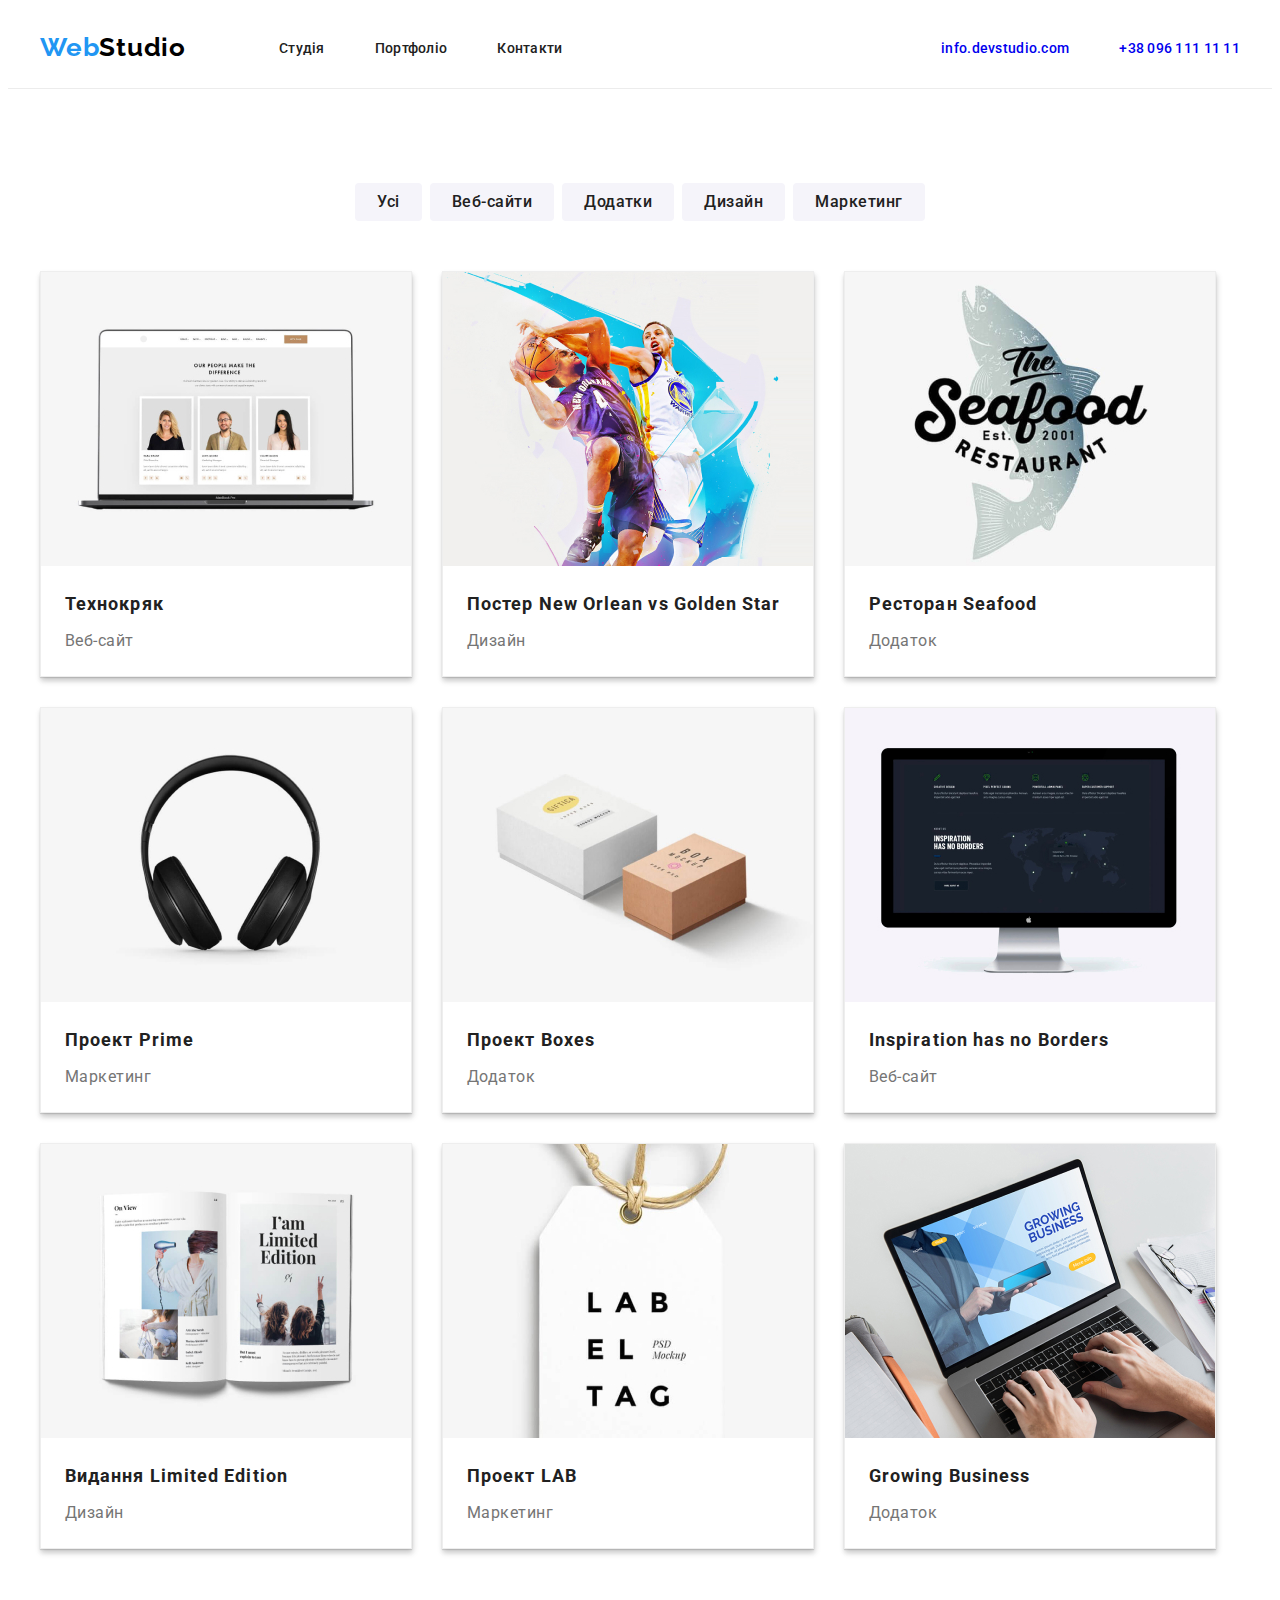
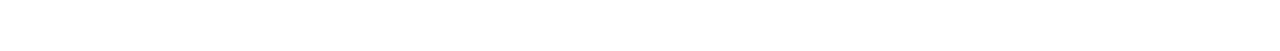
==== commit e66e3ea7: "update" ====
--- a/portfolio.html
+++ b/portfolio.html
@@ -6,10 +6,7 @@
     <meta http-equiv="X-UA-Compatible" content="IE=edge">
     <meta name="viewport" content="width=device-width, initial-scale=1.0">
     <title>Портфоліо</title>
-    <link rel="stylesheet" href="./css/reset.css">
-    <link rel="stylesheet" href="./css/geometry.css">
-    <link rel="stylesheet" href="./css/styles.css">
-    <link rel="stylesheet" href="./css/color.css">
+    <link rel="stylesheet" href="./css/common.css">
 </head>
 
 <body>
@@ -41,101 +38,108 @@
     </header>
 
     <main>
-        <section class="portfolio-main-section1">
-            <div class="container portfolio-main-section1-container">
-                <ul class="portfolio-main-section1-list">
-                    <li><button class="portfolio-main-section1-list-button focus2" type="button">Усі</button></li>
-                    <li><button class="portfolio-main-section1-list-button focus2" type="button">Веб-сайти</button></li>
-                    <li><button class="portfolio-main-section1-list-button focus2" type="button">Додатки</button></li>
-                    <li><button class="portfolio-main-section1-list-button focus2" type="button">Дизайн</button></li>
-                    <li><button class="portfolio-main-section1-list-button focus2" type="button">Маркетинг</button></li>
+        <section class="section1a">
+            <div class="container section1a-container">
+                <ul class="section1a-list">
+                    <li><button class="section1a-list-button focus2" type="button">Усі</button></li>
+                    <li><button class="section1a-list-button focus2" type="button">Веб-сайти</button></li>
+                    <li><button class="section1a-list-button focus2" type="button">Додатки</button></li>
+                    <li><button class="section1a-list-button focus2" type="button">Дизайн</button></li>
+                    <li><button class="section1a-list-button focus2" type="button">Маркетинг</button></li>
                 </ul>
             </div>
         </section>
 
-        <section class="portfolio-main-section2">
-            <div class="container portfolio-main-section2-container">
-                <ul class="portfolio-main-section2-list">
-                    <li class="portfolio-main-section2-list-item">
-                        <figure class="portfolio-main-section2-list-item-figure">
-                            <img class="portfolio-main-section2-list-item-figure-img" src="./images/portfolio-img0.jpg" alt="Картинка. Технокряк">
-                            <figcaption>
-                                <h3 class="portfolio-main-section2-list-item-h3">Технокряк</h3>
-                                <p class="portfolio-main-section2-list-item-p">Веб-сайт</p>
+        <section class="section2a">
+            <div class="container section2a-container">
+                <ul class="section2a-list">
+                    <li class="section2a-list-item">
+                        <figure class="section2a-list-item-figure">
+                            <img class="section2a-list-item-figure-img" src="./images/portfolio-img0.jpg"
+                                alt="Картинка. Технокряк">
+                            <figcaption class="section2a-list-item-figcaption">
+                                <h3 class="section2a-list-item-h3">Технокряк</h3>
+                                <p class="section2a-list-item-p">Веб-сайт</p>
                             </figcaption>
                         </figure>
                     </li>
-                    <li class="portfolio-main-section2-list-item">
-                        <figure class="portfolio-main-section2-list-item-figure">
-                            <img class="portfolio-main-section2-list-item-figure-img" src="./images/portfolio-img1.jpg" alt="Картинка. Постер New Orlean vs Golden Star"
-                                width="370">
-                            <figcaption>
-                                <h3 class="portfolio-main-section2-list-item-h3">Постер New Orlean vs Golden Star</h3>
-                                <p class="portfolio-main-section2-list-item-p">Дизайн</p>
+                    <li class="section2a-list-item">
+                        <figure class="section2a-list-item-figure">
+                            <img class="section2a-list-item-figure-img" src="./images/portfolio-img1.jpg"
+                                alt="Картинка. Постер New Orlean vs Golden Star">
+                            <figcaption class="section2a-list-item-figcaption">
+                                <h3 class="section2a-list-item-h3">Постер New Orlean vs Golden Star</h3>
+                                <p class="section2a-list-item-p">Дизайн</p>
                             </figcaption>
                         </figure>
                     </li>
-                    <li class="portfolio-main-section2-list-item">
-                        <figure class="portfolio-main-section2-list-item-figure">
-                            <img class="portfolio-main-section2-list-item-figure-img" src="./images/portfolio-img2.jpg" alt="Картинка. Ресторан Seafood" width="370">
-                            <figcaption>
-                                <h3 class="portfolio-main-section2-list-item-h3">Ресторан Seafood</h3>
-                                <p class="portfolio-main-section2-list-item-p">Додаток</p>
+                    <li class="section2a-list-item">
+                        <figure class="section2a-list-item-figure">
+                            <img class="section2a-list-item-figure-img" src="./images/portfolio-img2.jpg"
+                                alt="Картинка. Ресторан Seafood">
+                            <figcaption class="section2a-list-item-figcaption">
+                                <h3 class="section2a-list-item-h3">Ресторан Seafood</h3>
+                                <p class="section2a-list-item-p">Додаток</p>
                             </figcaption>
                         </figure>
                     </li>
-                    <li class="portfolio-main-section2-list-item">
-                        <figure class="portfolio-main-section2-list-item-figure">
-                            <img class="portfolio-main-section2-list-item-figure-img" src="./images/portfolio-img3.jpg" alt="Картинка. Проект Prime" width="370">
-                            <figcaption>
-                                <h3 class="portfolio-main-section2-list-item-h3">Проект Prime</h3>
-                                <p class="portfolio-main-section2-list-item-p">Маркетинг</p>
+                    <li class="section2a-list-item">
+                        <figure class="section2a-list-item-figure">
+                            <img class="section2a-list-item-figure-img" src="./images/portfolio-img3.jpg"
+                                alt="Картинка. Проект Prime">
+                            <figcaption class="section2a-list-item-figcaption">
+                                <h3 class="section2a-list-item-h3">Проект Prime</h3>
+                                <p class="section2a-list-item-p">Маркетинг</p>
                             </figcaption>
                         </figure>
                     </li>
-                    <li class="portfolio-main-section2-list-item">
-                        <figure class="portfolio-main-section2-list-item-figure">
-                            <img class="portfolio-main-section2-list-item-figure-img" src="./images/portfolio-img4.jpg" alt="Картинка. Проект Boxes" width="370">
-                            <figcaption>
-                                <h3 class="portfolio-main-section2-list-item-h3">Проект Boxes</h3>
-                                <p class="portfolio-main-section2-list-item-p">Додаток</p>
+                    <li class="section2a-list-item">
+                        <figure class="section2a-list-item-figure">
+                            <img class="section2a-list-item-figure-img" src="./images/portfolio-img4.jpg"
+                                alt="Картинка. Проект Boxes" width="370">
+                            <figcaption class="section2a-list-item-figcaption">
+                                <h3 class="section2a-list-item-h3">Проект Boxes</h3>
+                                <p class="section2a-list-item-p">Додаток</p>
                             </figcaption>
                         </figure>
                     </li>
-                    <li class="portfolio-main-section2-list-item">
-                        <figure class="portfolio-main-section2-list-item-figure">
-                            <img class="portfolio-main-section2-list-item-figure-img" src="./images/portfolio-img5.jpg" alt="Картинка. Inspiration has no Borders"
-                                width="370">
-                            <figcaption>
-                                <h3 class="portfolio-main-section2-list-item-h3">Inspiration has no Borders</h3>
-                                <p class="portfolio-main-section2-list-item-p">Веб-сайт</p>
+                    <li class="section2a-list-item">
+                        <figure class="section2a-list-item-figure">
+                            <img class="section2a-list-item-figure-img" src="./images/portfolio-img5.jpg"
+                                alt="Картинка. Inspiration has no Borders" width="370">
+                            <figcaption class="section2a-list-item-figcaption">
+                                <h3 class="section2a-list-item-h3">Inspiration has no Borders</h3>
+                                <p class="section2a-list-item-p">Веб-сайт</p>
                             </figcaption>
                         </figure>
                     </li>
-                    <li class="portfolio-main-section2-list-item">
-                        <figure class="portfolio-main-section2-list-item-figure">
-                            <img class="portfolio-main-section2-list-item-figure-img" src="./images/portfolio-img6.jpg" alt="Картинка. Видання Limited Edition">
-                            <figcaption>
-                                <h3 class="portfolio-main-section2-list-item-h3">Видання Limited Edition</h3>
-                                <p class="portfolio-main-section2-list-item-p">Дизайн</p>
+                    <li class="section2a-list-item">
+                        <figure class="section2a-list-item-figure">
+                            <img class="section2a-list-item-figure-img" src="./images/portfolio-img6.jpg"
+                                alt="Картинка. Видання Limited Edition">
+                            <figcaption class="section2a-list-item-figcaption">
+                                <h3 class="section2a-list-item-h3">Видання Limited Edition</h3>
+                                <p class="section2a-list-item-p">Дизайн</p>
                             </figcaption>
                         </figure>
                     </li>
-                    <li class="portfolio-main-section2-list-item">
-                        <figure class="portfolio-main-section2-list-item-figure">
-                            <img class="portfolio-main-section2-list-item-figure-img" src="./images/portfolio-img7.jpg" alt="Картинка. Проект LAB">
-                            <figcaption>
-                                <h3 class="portfolio-main-section2-list-item-h3">Проект LAB</h3>
-                                <p class="portfolio-main-section2-list-item-p">Маркетинг</p>
+                    <li class="section2a-list-item">
+                        <figure class="section2a-list-item-figure">
+                            <img class="section2a-list-item-figure-img" src="./images/portfolio-img7.jpg"
+                                alt="Картинка. Проект LAB">
+                            <figcaption class="section2a-list-item-figcaption">
+                                <h3 class="section2a-list-item-h3">Проект LAB</h3>
+                                <p class="section2a-list-item-p">Маркетинг</p>
                             </figcaption>
                         </figure>
                     </li>
-                    <li class="portfolio-main-section2-list-item">
-                        <figure class="portfolio-main-section2-list-item-figure">
-                            <img class="portfolio-main-section2-list-item-figure-img" src="./images/portfolio-img8.jpg" alt="Картинка. Growing Business">
-                            <figcaption>
-                                <h3 class="portfolio-main-section2-list-item-h3">Growing Business</h3>
-                                <p class="portfolio-main-section2-list-item-p">Додаток</p>
+                    <li class="section2a-list-item">
+                        <figure class="section2a-list-item-figure">
+                            <img class="section2a-list-item-figure-img" src="./images/portfolio-img8.jpg"
+                                alt="Картинка. Growing Business">
+                            <figcaption class="section2a-list-item-figcaption">
+                                <h3 class="section2a-list-item-h3">Growing Business</h3>
+                                <p class="section2a-list-item-p">Додаток</p>
                             </figcaption>
                         </figure>
                     </li>
@@ -144,36 +148,7 @@
         </section>
     </main>
 
-    <footer id="footer" class="footer">
-        <div class="container">
-            <a href="./index.html">
-                <p class="logo">
-                    <span class="logo-1">Web</span>
-                    <span class="logo-2-footer">Studio</span>
-                </p>
-            </a>
-
-            <address>
-                <ul class="footer-address-list">
-                    <li>
-                        <a class="footer-address-list-address focus1" href="https://goo.gl/maps/pQFuVmgAhRDfWts1A">
-                            м. Київ, пр-т Лесі Українки, 26
-                        </a>
-                    </li>
-                    <li>
-                        <a class="footer-address-list-item focus1" href="mailto:info.devstudio.com">
-                            info.devstudio.com
-                        </a>
-                    </li>
-                    <li>
-                        <a class="footer-address-list-item focus1" a href="tel:+380961111111">
-                            +38 096 111 11 11
-                        </a>
-                    </li>
-                </ul>
-            </address>
-        </div>
-    </footer>
+    
 </body>
 
 </html>--- a/css/common.css
+++ b/css/common.css
@@ -0,0 +1,644 @@
+/*Import google fonts*/
+@import url(https://fonts.googleapis.com/css2?family=Raleway:wght@700&family=Roboto:wght@400;500;700;900&display=swap);
+
+:root {
+    --blue: #2196F3;
+    --black: #000000;
+    --white: #FFFFFF;
+    --dark-section: #2F303A;
+    --gray-section: #F5F4FA;
+    --dark-title: #212121;
+    --dark-text: #757575;
+    --white-background: white;
+    --gray-address: rgba(255, 255, 255, 0.6);
+    --gray-headr-border: #ECECEC;
+    --gray-border: #EEEEEE;
+    --gray2-border: #AFB1B8;
+    --gray3-backgroung: rgba(255, 255, 255, 0.1);
+    --gray4-icon: #AFB1B8;
+}
+
+/*----------Головні настройки----------*/
+p,
+h1,
+h2,
+h3,
+h4,
+h5,
+h6,
+button {
+    margin: 0;
+}
+
+ul,
+ol {
+    margin: 0;
+    padding-left: 0;
+}
+
+button {
+    cursor: pointer;
+}
+
+img {
+    display: block;
+    max-width: 100%;
+    height: auto;
+}
+
+body {
+    font-family: 'Roboto';
+    font-style: normal;
+    background-color: var(--white-background);
+}
+
+/*Видалити підкреслення зі ссилок*/
+a {
+    text-decoration-line: none;
+}
+
+/*Кнопки наслідують шрифт body*/
+button {
+    font-family: inherit;
+    border-radius: 4px;
+    border: none;
+}
+
+/*Видалити крапку зі списків*/
+ul {
+    list-style-type: none;
+}
+
+/*Настройка address*/
+address {
+    font-style: normal;
+}
+
+/*Container. Задає ширину контенту*/
+.container {
+    width: 1200px;
+    margin: 0 auto;
+    padding-left: 15px;
+    padding-right: 15px;
+}
+
+/*Фокус*/
+.focus1:hover,
+.focus1:focus {
+    color: var(--blue);
+}
+
+.focus1:hover .header-address-item-link-icon,
+.focus1:focus .header-address-item-link-icon{
+    fill: var(--blue);
+}
+
+.focus2:hover,
+.focus2:focus {
+    background-color: var(--blue);
+    color: var(--white);
+}
+
+.section4-focus-background:hover,
+.section4-focus-background:focus {
+    background-color: var(--blue);
+}
+
+.section4-focus-background:hover .section4-focus-icon,
+.section4-focus-background:focus .section4-focus-icon {
+    fill: var(--white);
+}
+
+.section5-focus-border:hover,
+.section5-focus-border:focus {
+    border-color: var(--blue);
+}
+
+.section5-focus-border:hover .section5-focus-icon,
+.section5-focus-border:focus .section5-focus-icon {
+    fill: var(--blue);
+}
+
+.footer-focus-background:hover,
+.footer-focus-background:focus {
+    background-color: var(--blue);
+}
+
+/*Header*/
+.header {
+    padding-top: 24px;
+    padding-bottom: 25px;
+    border-bottom-width: 1px;
+    border-bottom-style: solid;
+
+    background-color: var(--white);
+    border-bottom-color: var(--gray-headr-border);
+}
+
+.header-container {
+    display: flex;
+    justify-content: space-between;
+    align-items: center;
+}
+
+.header-navigate {
+    display: flex;
+    gap: 93px;
+    align-items: center;
+}
+
+.logo {
+    display: flex;
+
+    font-family: 'Raleway';
+    font-weight: 700;
+    font-size: 26px;
+    line-height: calc(31/26);
+    letter-spacing: 0.03em;
+}
+
+.logo-1 {
+    color: var(--blue);
+}
+
+.logo-2-header {
+    color: var(--black);
+}
+
+.header-navigate-menu {
+    display: flex;
+    gap: 50px;
+}
+
+.header-navigate-menu-item {
+    font-weight: 500;
+    font-size: 14px;
+    line-height: calc(16/14);
+    letter-spacing: 0.02em;
+
+    color: var(--dark-title);
+}
+
+.header-address {
+    display: flex;
+    gap: 50px;
+
+    font-weight: 500;
+    font-size: 14px;
+    line-height: calc(16/14);
+    letter-spacing: 0.02em;
+}
+
+.header-address-item {
+    font-weight: 500;
+    font-size: 14px;
+    line-height: calc(16/14);
+    letter-spacing: 0.02em;
+}
+
+.header-address-item-link {
+    display: flex;
+    gap: 10px;
+    align-items: center;
+
+    color: var(--dark-text);
+}
+
+.header-address-item-link-icon {
+    fill: var(--dark-text);
+}
+
+/*Footer*/
+.footer {
+    padding-top: 60px;
+    padding-bottom: 60px;
+
+    background-color: var(--dark-section);
+}
+
+.footer-container {
+    display: flex;
+    gap: 70px;
+}
+
+.footer-container-left {
+    display: flex;
+    flex-direction: column;
+    gap: 20px;
+}
+
+.footer-link {
+    display: flex;
+    flex-direction: column;
+    gap: 20px;
+    margin-top: 12px;
+}
+
+.logo-2-footer {
+    color: var(--white);
+}
+
+.footer-address-list {
+    display: flex;
+    flex-direction: column;
+    gap: 9px;
+}
+
+.footer-address-list-address {
+    font-weight: 400;
+    font-size: 14px;
+    line-height: calc(24/14);
+    letter-spacing: 0.03em;
+
+    color: var(--white);
+}
+
+.footer-address-list-item {
+    font-weight: 400;
+    font-size: 14px;
+    line-height: calc(24/14);
+    letter-spacing: 0.03em;
+
+    color: var(--gray-address);
+}
+
+.footer-link-h3 {
+    font-weight: 700;
+    font-size: 14px;
+    line-height: calc(16/14);
+    letter-spacing: 0.03em;
+    text-transform: uppercase;
+
+    color: var(--white);
+}
+
+.footer-link-list {
+    display: flex;
+    gap: 10px;
+}
+
+.footer-link-list-item-a {
+    display: flex;
+    justify-content: center;
+    align-items: center;
+    width: 44px;
+    height: 44px;
+}
+
+.footer-link-list-item-div {
+    border-radius: 50%;
+
+    background-color: var(--gray3-backgroung);
+}
+
+.footer-link-list-item-a-icon {
+    width: 20px;
+    height: 20px;
+
+    fill: var(--white);
+}
+
+/*Main*/
+/*Section1*/
+.section1 {
+    padding-top: 200px;
+    padding-bottom: 200px;
+
+    background-image: url(../images/img-main.jpg);
+    background-repeat: no-repeat;
+    background-position: center;
+}
+
+.section1-container {
+    display: flex;
+    flex-direction: column;
+    gap: 30px;
+}
+
+.section1-h1 {
+    text-align: center;
+
+    font-weight: 900;
+    font-size: 44px;
+    line-height: calc(60/44);
+    letter-spacing: 0.06em;
+    text-transform: uppercase;
+
+    color: var(--white);
+}
+
+.section1-button {
+    margin-left: auto;
+    margin-right: auto;
+    padding: 10px 32px;
+    border-width: 0px;
+    border-radius: 4px;
+
+    font-weight: 700;
+    font-size: 16px;
+    line-height: calc(30/16);
+    letter-spacing: 0.06em;
+
+    background-color: var(--blue);
+    color: var(--white);
+}
+
+/*Section2*/
+.section2 {
+    padding-top: 94px;
+    padding-bottom: 94px;
+}
+
+.section2-list {
+    display: flex;
+    justify-content: space-between;
+}
+
+.section2-list-item {
+    width: 270px;
+}
+
+.section2-list-item-div1::before,
+.section2-list-item-div2::before,
+.section2-list-item-div3::before,
+.section2-list-item-div4::before {
+    content: "";
+    display: block;
+    width: 270px;
+    height: 120px;
+    background-position: center;
+    border-radius: 4px;
+
+    background-repeat: no-repeat;
+    background-color: var(--gray-section);
+}
+
+.section2-list-item-div1::before {
+    background-image: url(../images/features-antenna.png);
+}
+
+.section2-list-item-div2::before {
+    background-image: url(../images/features-clock.png);
+}
+
+.section2-list-item-div3::before {
+    background-image: url(../images/features-diagram.png);
+}
+
+.section2-list-item-div4::before {
+    background-image: url(../images/features-astronaut.png);
+}
+
+.section2-list-item-div-icon {
+    width: 70px;
+    height: 70px;
+}
+
+.section2-list-item-h3 {
+    margin-top: 30px;
+    margin-bottom: 10px;
+
+    font-weight: 700;
+    font-size: 14px;
+    line-height: calc(16/14);
+    letter-spacing: 0.03em;
+    text-transform: uppercase;
+
+    color: var(--dark-title);
+}
+
+.section2-list-item-p {
+    font-weight: 400;
+    font-size: 14px;
+    line-height: calc(24/14);
+    letter-spacing: 0.03em;
+
+    color: var(--dark-text);
+}
+
+/*Section3*/
+.section3 {
+    padding-bottom: 94px;
+}
+
+.section3-h2 {
+    margin-bottom: 50px;
+    text-align: center;
+
+    font-weight: 700;
+    font-size: 36px;
+    line-height: calc(42/36);
+    letter-spacing: 0.03em;
+
+    color: var(--dark-title);
+}
+
+.section3-list {
+    display: flex;
+    justify-content: space-between;
+}
+
+.section3-list-item {}
+
+/*Section4*/
+.section4 {
+    padding-top: 94px;
+    padding-bottom: 94px;
+
+    background-color: var(--gray-section);
+}
+
+.section4-list {
+    display: flex;
+    justify-content: space-between;
+}
+
+.section4-list-item {
+    box-shadow: 0px 1px 3px rgba(0, 0, 0, 0.12), 0px 1px 1px rgba(0, 0, 0, 0.14), 0px 2px 1px rgba(0, 0, 0, 0.2);
+    border-radius: 0px 0px 4px 4px;
+}
+
+.section4-list-item-figure {
+    margin: 0;
+}
+
+.section4-list-item-figure-img {
+    width: 270px;
+}
+
+.section4-list-item-figurecaption {
+    display: flex;
+    flex-direction: column;
+    gap: 16px;
+
+    padding-top: 30px;
+    padding-bottom: 30px;
+    text-align: center;
+}
+
+.section4-list-item-h3 {
+    margin-bottom: 10px;
+
+    font-weight: 500;
+    font-size: 16px;
+    line-height: calc(19/16);
+    letter-spacing: 0.03em;
+
+    color: var(--dark-title);
+}
+
+.section4-list-item-p {
+    font-weight: 400;
+    font-size: 16px;
+    line-height: calc(19/16);
+    letter-spacing: 0.03em;
+
+    color: var(--dark-text);
+}
+
+.section4-link-list {
+    display: flex;
+    justify-content: center;
+    align-items: center;
+    gap: 10px;
+}
+
+.section4-link-list-item-a {
+    display: flex;
+    justify-content: center;
+    align-items: center;
+    width: 44px;
+    height: 44px;
+}
+
+.section4-link-list-item-div {
+    border-radius: 50%;
+}
+
+.section4-link-list-item-a-icon {
+    width: 20px;
+    height: 20px;
+
+    fill: var(--gray4-icon);
+}
+
+/*Section5*/
+.section5 {
+    padding-top: 94px;
+    padding-bottom: 94px;
+
+    background-color: var(--white-background);
+}
+
+.setion5-list {
+    display: flex;
+    justify-content: space-between;
+}
+
+.section5-list-item {}
+
+.section5-list-item-a {
+    display: flex;
+    justify-content: center;
+    align-items: center;
+    box-sizing: border-box;
+    width: 170px;
+    height: 92px;
+    border: 1px solid var(--gray2-border);
+    border-radius: 4px;
+}
+
+.section5-list-item-a-icon {
+    width: 106px;
+    height: 60px;
+
+    fill: var(--gray2-border);
+}
+
+/*section1a*/
+.section1a {
+    padding-top: 94px;
+}
+
+.section1a-container {}
+
+.section1a-list {
+    display: flex;
+    gap: 8px;
+    justify-content: center;
+}
+
+.section1a-list-button {
+    padding: 6px 22px;
+
+    font-weight: 500;
+    font-size: 16px;
+    line-height: calc(26/16);
+    letter-spacing: 0.03em;
+
+    background-color: var(--gray-section);
+    color: var(--dark-title)
+}
+
+/*section2a*/
+.section2a {
+    padding-top: 50px;
+    padding-bottom: 94px;
+}
+
+.section2a-container {}
+
+.section2a-list {
+    display: flex;
+    gap: 30px;
+    flex-wrap: wrap;
+}
+
+.section2a-list-item {
+    flex-basis: 370px;
+    border-width: 1px;
+    border-style: solid;
+
+    border: 1px solid var(--gray-border);
+    box-shadow: 0px 1px 1px rgba(0, 0, 0, 0.12), 0px 4px 4px rgba(0, 0, 0, 0.06), 1px 4px 6px rgba(0, 0, 0, 0.16);
+}
+
+.section2a-list-item-figure {
+    margin: 0;
+}
+
+.section2a-list-item-figure-img {
+    width: 370px;
+}
+
+.section2a-list-item-figcaption {
+    padding: 20px 24px 20px 24px;
+    display: flex;
+    flex-direction: column;
+    gap: 4px;
+    justify-content: space-between;
+
+    background-color: var(--white);
+}
+
+.section2a-list-item-h3 {
+    font-family: 'Roboto';
+    font-style: normal;
+    font-weight: 700;
+    font-size: 18px;
+    line-height: 2;
+    letter-spacing: 0.06em;
+
+    color: var(--dark-title);
+}
+
+.section2a-list-item-p {
+    font-family: 'Roboto';
+    font-style: normal;
+    font-weight: 400;
+    font-size: 16px;
+    line-height: calc(30/16);
+    letter-spacing: 0.03em;
+
+    color: var(--dark-text);
+}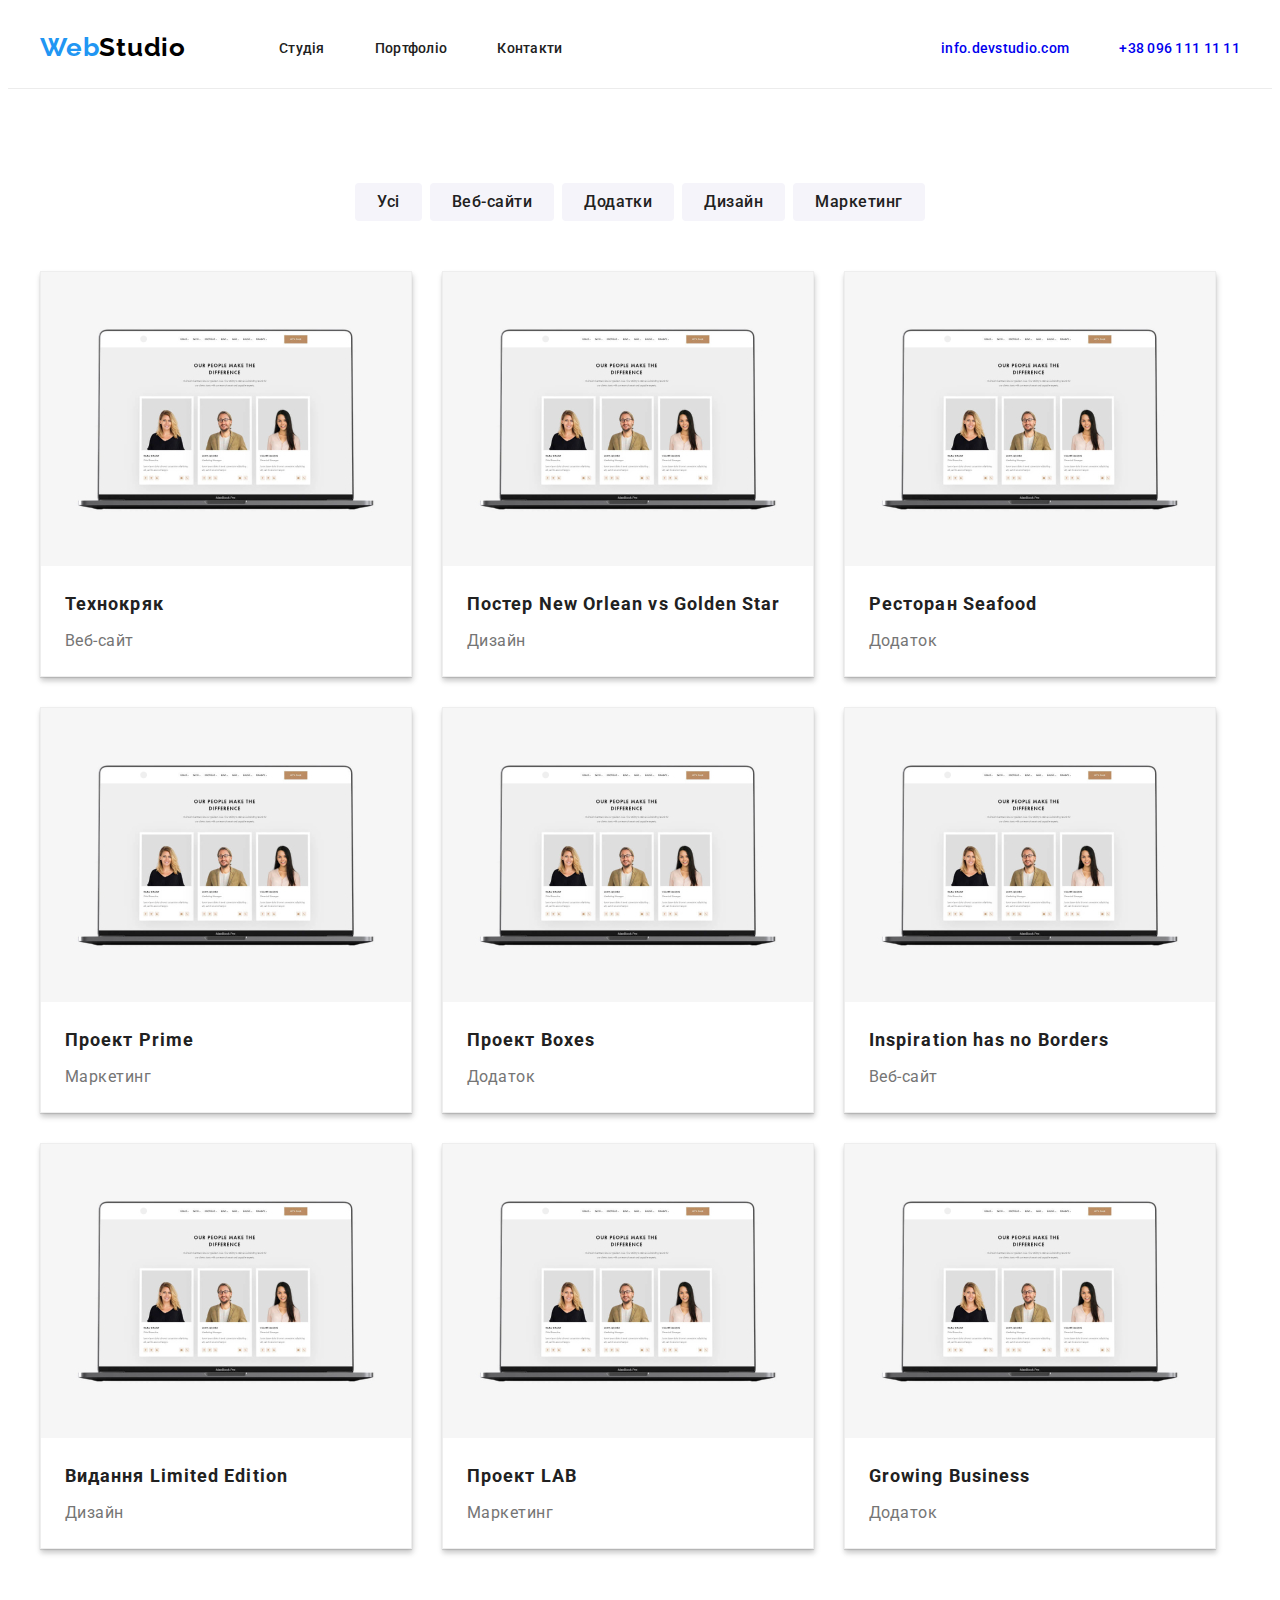
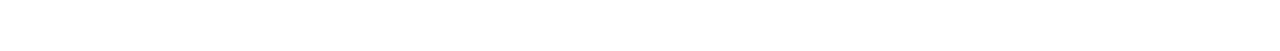
==== commit 1f0dcdb7: "update" ====
--- a/portfolio.html
+++ b/portfolio.html
@@ -55,88 +55,123 @@
                 <ul class="section2a-list">
                     <li class="section2a-list-item">
                         <figure class="section2a-list-item-figure">
-                            <img class="section2a-list-item-figure-img" src="./images/portfolio-img0.jpg"
-                                alt="Картинка. Технокряк">
+                            <div class="section2a-list-item-figure-div">
+                                <img class="section2a-list-item-figure-div-img" src="./images/portfolio-img0.jpg" alt="Картинка. Технокряк">
+                                <div class="section2a-list-item-figure-div-over"></div>
+                            </div>
+                            
                             <figcaption class="section2a-list-item-figcaption">
                                 <h3 class="section2a-list-item-h3">Технокряк</h3>
                                 <p class="section2a-list-item-p">Веб-сайт</p>
                             </figcaption>
                         </figure>
                     </li>
+
                     <li class="section2a-list-item">
                         <figure class="section2a-list-item-figure">
-                            <img class="section2a-list-item-figure-img" src="./images/portfolio-img1.jpg"
-                                alt="Картинка. Постер New Orlean vs Golden Star">
+                            <div class="section2a-list-item-figure-div">
+                                <img class="section2a-list-item-figure-div-img" src="./images/portfolio-img0.jpg" alt="Картинка. Технокряк">
+                                <div class="section2a-list-item-figure-div-over"></div>
+                            </div>
+
                             <figcaption class="section2a-list-item-figcaption">
                                 <h3 class="section2a-list-item-h3">Постер New Orlean vs Golden Star</h3>
                                 <p class="section2a-list-item-p">Дизайн</p>
                             </figcaption>
                         </figure>
                     </li>
+
                     <li class="section2a-list-item">
                         <figure class="section2a-list-item-figure">
-                            <img class="section2a-list-item-figure-img" src="./images/portfolio-img2.jpg"
-                                alt="Картинка. Ресторан Seafood">
+                            <div class="section2a-list-item-figure-div">
+                                <img class="section2a-list-item-figure-div-img" src="./images/portfolio-img0.jpg" alt="Картинка. Технокряк">
+                                <div class="section2a-list-item-figure-div-over"></div>
+                            </div>
+
                             <figcaption class="section2a-list-item-figcaption">
                                 <h3 class="section2a-list-item-h3">Ресторан Seafood</h3>
                                 <p class="section2a-list-item-p">Додаток</p>
                             </figcaption>
                         </figure>
                     </li>
+
                     <li class="section2a-list-item">
                         <figure class="section2a-list-item-figure">
-                            <img class="section2a-list-item-figure-img" src="./images/portfolio-img3.jpg"
-                                alt="Картинка. Проект Prime">
+                            <div class="section2a-list-item-figure-div">
+                                <img class="section2a-list-item-figure-div-img" src="./images/portfolio-img0.jpg" alt="Картинка. Технокряк">
+                                <div class="section2a-list-item-figure-div-over"></div>
+                            </div>
+
                             <figcaption class="section2a-list-item-figcaption">
                                 <h3 class="section2a-list-item-h3">Проект Prime</h3>
                                 <p class="section2a-list-item-p">Маркетинг</p>
                             </figcaption>
                         </figure>
                     </li>
+
                     <li class="section2a-list-item">
                         <figure class="section2a-list-item-figure">
-                            <img class="section2a-list-item-figure-img" src="./images/portfolio-img4.jpg"
-                                alt="Картинка. Проект Boxes" width="370">
+                            <div class="section2a-list-item-figure-div">
+                                <img class="section2a-list-item-figure-div-img" src="./images/portfolio-img0.jpg" alt="Картинка. Технокряк">
+                                <div class="section2a-list-item-figure-div-over"></div>
+                            </div>
+
                             <figcaption class="section2a-list-item-figcaption">
                                 <h3 class="section2a-list-item-h3">Проект Boxes</h3>
                                 <p class="section2a-list-item-p">Додаток</p>
                             </figcaption>
                         </figure>
                     </li>
+
                     <li class="section2a-list-item">
                         <figure class="section2a-list-item-figure">
-                            <img class="section2a-list-item-figure-img" src="./images/portfolio-img5.jpg"
-                                alt="Картинка. Inspiration has no Borders" width="370">
+                            <div class="section2a-list-item-figure-div">
+                                <img class="section2a-list-item-figure-div-img" src="./images/portfolio-img0.jpg" alt="Картинка. Технокряк">
+                                <div class="section2a-list-item-figure-div-over"></div>
+                            </div>
+
                             <figcaption class="section2a-list-item-figcaption">
                                 <h3 class="section2a-list-item-h3">Inspiration has no Borders</h3>
                                 <p class="section2a-list-item-p">Веб-сайт</p>
                             </figcaption>
                         </figure>
                     </li>
+
                     <li class="section2a-list-item">
                         <figure class="section2a-list-item-figure">
-                            <img class="section2a-list-item-figure-img" src="./images/portfolio-img6.jpg"
-                                alt="Картинка. Видання Limited Edition">
+                            <div class="section2a-list-item-figure-div">
+                                <img class="section2a-list-item-figure-div-img" src="./images/portfolio-img0.jpg" alt="Картинка. Технокряк">
+                                <div class="section2a-list-item-figure-div-over"></div>
+                            </div>
+
                             <figcaption class="section2a-list-item-figcaption">
                                 <h3 class="section2a-list-item-h3">Видання Limited Edition</h3>
                                 <p class="section2a-list-item-p">Дизайн</p>
                             </figcaption>
                         </figure>
                     </li>
+
                     <li class="section2a-list-item">
                         <figure class="section2a-list-item-figure">
-                            <img class="section2a-list-item-figure-img" src="./images/portfolio-img7.jpg"
-                                alt="Картинка. Проект LAB">
+                            <div class="section2a-list-item-figure-div">
+                                <img class="section2a-list-item-figure-div-img" src="./images/portfolio-img0.jpg" alt="Картинка. Технокряк">
+                                <div class="section2a-list-item-figure-div-over"></div>
+                            </div>
+
                             <figcaption class="section2a-list-item-figcaption">
                                 <h3 class="section2a-list-item-h3">Проект LAB</h3>
                                 <p class="section2a-list-item-p">Маркетинг</p>
                             </figcaption>
                         </figure>
                     </li>
+
                     <li class="section2a-list-item">
                         <figure class="section2a-list-item-figure">
-                            <img class="section2a-list-item-figure-img" src="./images/portfolio-img8.jpg"
-                                alt="Картинка. Growing Business">
+                            <div class="section2a-list-item-figure-div">
+                                <img class="section2a-list-item-figure-div-img" src="./images/portfolio-img0.jpg" alt="Картинка. Технокряк">
+                                <div class="section2a-list-item-figure-div-over"></div>
+                            </div>
+                            
                             <figcaption class="section2a-list-item-figcaption">
                                 <h3 class="section2a-list-item-h3">Growing Business</h3>
                                 <p class="section2a-list-item-p">Додаток</p>
--- a/css/common.css
+++ b/css/common.css
@@ -16,6 +16,11 @@
     --gray2-border: #AFB1B8;
     --gray3-backgroung: rgba(255, 255, 255, 0.1);
     --gray4-icon: #AFB1B8;
+    --section3-background: rgba(47, 48, 58, 0.8);
+
+    --time1: 2500ms;
+    --time2: 2s;
+    --transitionfunction1: cubic-bezier(0.4, 0, 0.2, 1);
 }
 
 /*----------Головні настройки----------*/
@@ -83,14 +88,26 @@
 }
 
 /*Фокус*/
+.focus1 {
+    transition-property: color;
+    transition-duration: var(--time1);
+    transition-timing-function: var(--transitionfunction1);
+}
+
 .focus1:hover,
 .focus1:focus {
     color: var(--blue);
 }
 
 .focus1:hover .header-address-item-link-icon,
-.focus1:focus .header-address-item-link-icon{
+.focus1:focus .header-address-item-link-icon {
     fill: var(--blue);
+}
+
+.focus2 {
+    transition-property: background-color, color;
+    transition-duration: var(--time1);
+    transition-timing-function: var(--transitionfunction1);
 }
 
 .focus2:hover,
@@ -99,24 +116,54 @@
     color: var(--white);
 }
 
+.section4-focus-background {
+    transition-property: background-color;
+    transition-duration: var(--time1);
+    transition-timing-function: var(--transitionfunction1);
+}
+
 .section4-focus-background:hover,
 .section4-focus-background:focus {
     background-color: var(--blue);
 }
 
+.section4-focus-icon {
+    transition: fill;
+    transition-duration: var(--time1);
+    transition-timing-function: var(--transitionfunction1);
+}
+
 .section4-focus-background:hover .section4-focus-icon,
 .section4-focus-background:focus .section4-focus-icon {
     fill: var(--white);
 }
 
+.section5-focus-border {
+    transition-property: border-color;
+    transition-duration: var(--time1);
+    transition-timing-function: var(--transitionfunction1);
+}
+
 .section5-focus-border:hover,
 .section5-focus-border:focus {
     border-color: var(--blue);
 }
 
+.section5-focus-icon {
+    transition-property: fill;
+    transition-duration: var(--time1);
+    transition-timing-function: var(--transitionfunction1);
+}
+
 .section5-focus-border:hover .section5-focus-icon,
 .section5-focus-border:focus .section5-focus-icon {
     fill: var(--blue);
+}
+
+.footer-focus-background {
+    transition-property: background-color;
+    transition-duration: var(--time1);
+    transition-timing-function: var(--transitionfunction1);
 }
 
 .footer-focus-background:hover,
@@ -131,6 +178,8 @@
     border-bottom-width: 1px;
     border-bottom-style: solid;
 
+    position: relative;
+
     background-color: var(--white);
     border-bottom-color: var(--gray-headr-border);
 }
@@ -171,6 +220,8 @@
 }
 
 .header-navigate-menu-item {
+    position: relative;
+
     font-weight: 500;
     font-size: 14px;
     line-height: calc(16/14);
@@ -179,6 +230,20 @@
     color: var(--dark-title);
 }
 
+.header-navigate-menu-item:hover::after,
+.header-navigate-menu-item:focus::after {
+    position: absolute;
+    top: 45px;
+
+    content: "";
+    display: block;
+    width: 100%;
+    height: 4px;
+    border-radius: 2px;
+
+    background-color: var(--blue);
+}
+
 .header-address {
     display: flex;
     gap: 50px;
@@ -206,6 +271,10 @@
 
 .header-address-item-link-icon {
     fill: var(--dark-text);
+
+    transition-property: fill;
+    transition-duration: var(--time1);
+    transition-timing-function: var(--transitionfunction1);
 }
 
 /*Footer*/
@@ -307,9 +376,13 @@
     background-image: url(../images/img-main.jpg);
     background-repeat: no-repeat;
     background-position: center;
+
 }
 
 .section1-container {
+    width: 1600px;
+    margin: 0 auto;
+
     display: flex;
     flex-direction: column;
     gap: 30px;
@@ -438,7 +511,33 @@
     justify-content: space-between;
 }
 
-.section3-list-item {}
+.section3-list-item {
+    position: relative;
+}
+
+.section3-list-item-div {
+    display: flex;
+    justify-content: center;
+    align-items: center;
+
+    width: 100%;
+    height: 70px;
+    position: absolute;
+    bottom: 0;
+
+    background-color: var(--section3-background);
+}
+
+.section3-list-item-div-span {
+    font-weight: 700;
+    font-size: 14px;
+    line-height: calc(16/14);
+    letter-spacing: 0.03em;
+
+    text-transform: uppercase;
+
+    color: var(--white);
+}
 
 /*Section4*/
 .section4 {
@@ -607,8 +706,19 @@
     margin: 0;
 }
 
-.section2a-list-item-figure-img {
+.section2a-list-item-figure-div {
     width: 370px;
+}
+
+.section2a-list-item-figure-div-img {
+    width: 100%;
+}
+
+.section2a-list-item-figure-div-over {
+    width: 100%;
+    height: inherit;
+
+    background-color: var(--section3-background);
 }
 
 .section2a-list-item-figcaption {
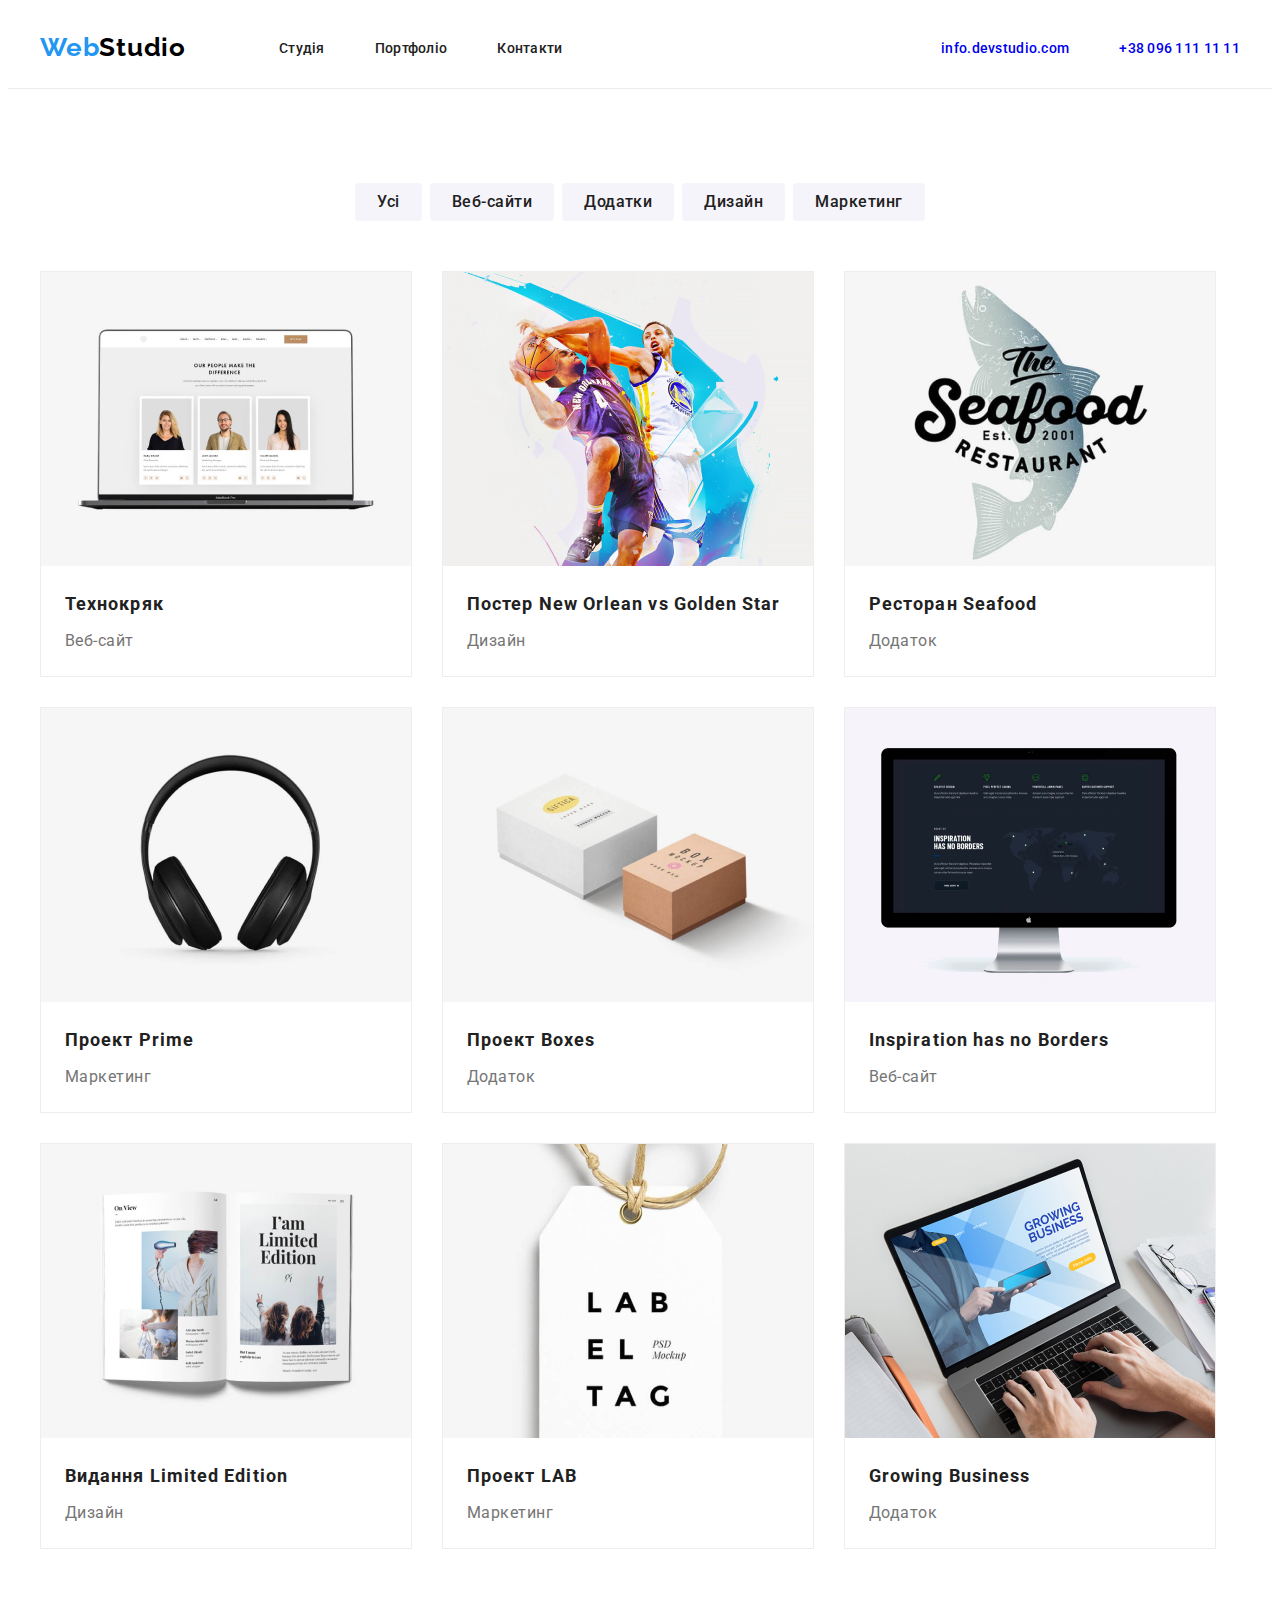
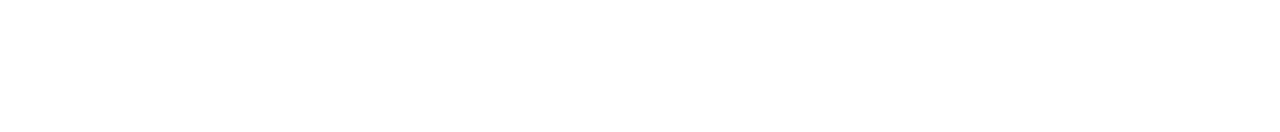
==== commit 048b8585: "update" ====
--- a/portfolio.html
+++ b/portfolio.html
@@ -56,10 +56,15 @@
                     <li class="section2a-list-item">
                         <figure class="section2a-list-item-figure">
                             <div class="section2a-list-item-figure-div">
-                                <img class="section2a-list-item-figure-div-img" src="./images/portfolio-img0.jpg" alt="Картинка. Технокряк">
-                                <div class="section2a-list-item-figure-div-over"></div>
-                            </div>
-                            
+                                <img class="section2a-list-item-figure-div-img" src="./images/portfolio-img0.jpg"
+                                    alt="Картинка. Технокряк">
+                                <p class="section2a-list-item-figure-div-over">
+                                    Ресурс пропонує комплексні пропозиції з різним рівнем функціоналу та сервісів. Все
+                                    це дозволить відвідувачу отримати
+                                    вичерпні відомості про компанію чи приватну особу.
+                                </p>
+                            </div>
+
                             <figcaption class="section2a-list-item-figcaption">
                                 <h3 class="section2a-list-item-h3">Технокряк</h3>
                                 <p class="section2a-list-item-p">Веб-сайт</p>
@@ -70,8 +75,13 @@
                     <li class="section2a-list-item">
                         <figure class="section2a-list-item-figure">
                             <div class="section2a-list-item-figure-div">
-                                <img class="section2a-list-item-figure-div-img" src="./images/portfolio-img0.jpg" alt="Картинка. Технокряк">
-                                <div class="section2a-list-item-figure-div-over"></div>
+                                <img class="section2a-list-item-figure-div-img" src="./images/portfolio-img1.jpg"
+                                    alt="Картинка. Технокряк">
+                                <p class="section2a-list-item-figure-div-over">
+                                    Ресурс пропонує комплексні пропозиції з різним рівнем функціоналу та сервісів. Все
+                                    це дозволить відвідувачу отримати
+                                    вичерпні відомості про компанію чи приватну особу.
+                                </p>
                             </div>
 
                             <figcaption class="section2a-list-item-figcaption">
@@ -84,8 +94,13 @@
                     <li class="section2a-list-item">
                         <figure class="section2a-list-item-figure">
                             <div class="section2a-list-item-figure-div">
-                                <img class="section2a-list-item-figure-div-img" src="./images/portfolio-img0.jpg" alt="Картинка. Технокряк">
-                                <div class="section2a-list-item-figure-div-over"></div>
+                                <img class="section2a-list-item-figure-div-img" src="./images/portfolio-img2.jpg"
+                                    alt="Картинка. Технокряк">
+                                <p class="section2a-list-item-figure-div-over">
+                                    Ресурс пропонує комплексні пропозиції з різним рівнем функціоналу та сервісів. Все
+                                    це дозволить відвідувачу отримати
+                                    вичерпні відомості про компанію чи приватну особу.
+                                </p>
                             </div>
 
                             <figcaption class="section2a-list-item-figcaption">
@@ -98,8 +113,13 @@
                     <li class="section2a-list-item">
                         <figure class="section2a-list-item-figure">
                             <div class="section2a-list-item-figure-div">
-                                <img class="section2a-list-item-figure-div-img" src="./images/portfolio-img0.jpg" alt="Картинка. Технокряк">
-                                <div class="section2a-list-item-figure-div-over"></div>
+                                <img class="section2a-list-item-figure-div-img" src="./images/portfolio-img3.jpg"
+                                    alt="Картинка. Технокряк">
+                                <p class="section2a-list-item-figure-div-over">
+                                    Ресурс пропонує комплексні пропозиції з різним рівнем функціоналу та сервісів. Все
+                                    це дозволить відвідувачу отримати
+                                    вичерпні відомості про компанію чи приватну особу.
+                                </p>
                             </div>
 
                             <figcaption class="section2a-list-item-figcaption">
@@ -112,8 +132,13 @@
                     <li class="section2a-list-item">
                         <figure class="section2a-list-item-figure">
                             <div class="section2a-list-item-figure-div">
-                                <img class="section2a-list-item-figure-div-img" src="./images/portfolio-img0.jpg" alt="Картинка. Технокряк">
-                                <div class="section2a-list-item-figure-div-over"></div>
+                                <img class="section2a-list-item-figure-div-img" src="./images/portfolio-img4.jpg"
+                                    alt="Картинка. Технокряк">
+                                <p class="section2a-list-item-figure-div-over">
+                                    Ресурс пропонує комплексні пропозиції з різним рівнем функціоналу та сервісів. Все
+                                    це дозволить відвідувачу отримати
+                                    вичерпні відомості про компанію чи приватну особу.
+                                </p>
                             </div>
 
                             <figcaption class="section2a-list-item-figcaption">
@@ -126,8 +151,13 @@
                     <li class="section2a-list-item">
                         <figure class="section2a-list-item-figure">
                             <div class="section2a-list-item-figure-div">
-                                <img class="section2a-list-item-figure-div-img" src="./images/portfolio-img0.jpg" alt="Картинка. Технокряк">
-                                <div class="section2a-list-item-figure-div-over"></div>
+                                <img class="section2a-list-item-figure-div-img" src="./images/portfolio-img5.jpg"
+                                    alt="Картинка. Технокряк">
+                                <p class="section2a-list-item-figure-div-over">
+                                    Ресурс пропонує комплексні пропозиції з різним рівнем функціоналу та сервісів. Все
+                                    це дозволить відвідувачу отримати
+                                    вичерпні відомості про компанію чи приватну особу.
+                                </p>
                             </div>
 
                             <figcaption class="section2a-list-item-figcaption">
@@ -140,8 +170,13 @@
                     <li class="section2a-list-item">
                         <figure class="section2a-list-item-figure">
                             <div class="section2a-list-item-figure-div">
-                                <img class="section2a-list-item-figure-div-img" src="./images/portfolio-img0.jpg" alt="Картинка. Технокряк">
-                                <div class="section2a-list-item-figure-div-over"></div>
+                                <img class="section2a-list-item-figure-div-img" src="./images/portfolio-img6.jpg"
+                                    alt="Картинка. Технокряк">
+                                <p class="section2a-list-item-figure-div-over">
+                                    Ресурс пропонує комплексні пропозиції з різним рівнем функціоналу та сервісів. Все
+                                    це дозволить відвідувачу отримати
+                                    вичерпні відомості про компанію чи приватну особу.
+                                </p>
                             </div>
 
                             <figcaption class="section2a-list-item-figcaption">
@@ -154,8 +189,13 @@
                     <li class="section2a-list-item">
                         <figure class="section2a-list-item-figure">
                             <div class="section2a-list-item-figure-div">
-                                <img class="section2a-list-item-figure-div-img" src="./images/portfolio-img0.jpg" alt="Картинка. Технокряк">
-                                <div class="section2a-list-item-figure-div-over"></div>
+                                <img class="section2a-list-item-figure-div-img" src="./images/portfolio-img7.jpg"
+                                    alt="Картинка. Технокряк">
+                                <p class="section2a-list-item-figure-div-over">
+                                    Ресурс пропонує комплексні пропозиції з різним рівнем функціоналу та сервісів. Все
+                                    це дозволить відвідувачу отримати
+                                    вичерпні відомості про компанію чи приватну особу.
+                                </p>
                             </div>
 
                             <figcaption class="section2a-list-item-figcaption">
@@ -168,10 +208,15 @@
                     <li class="section2a-list-item">
                         <figure class="section2a-list-item-figure">
                             <div class="section2a-list-item-figure-div">
-                                <img class="section2a-list-item-figure-div-img" src="./images/portfolio-img0.jpg" alt="Картинка. Технокряк">
-                                <div class="section2a-list-item-figure-div-over"></div>
-                            </div>
-                            
+                                <img class="section2a-list-item-figure-div-img" src="./images/portfolio-img8.jpg"
+                                    alt="Картинка. Технокряк">
+                                <p class="section2a-list-item-figure-div-over">
+                                    Ресурс пропонує комплексні пропозиції з різним рівнем функціоналу та сервісів. Все
+                                    це дозволить відвідувачу отримати
+                                    вичерпні відомості про компанію чи приватну особу.
+                                </p>
+                            </div>
+
                             <figcaption class="section2a-list-item-figcaption">
                                 <h3 class="section2a-list-item-h3">Growing Business</h3>
                                 <p class="section2a-list-item-p">Додаток</p>
@@ -183,7 +228,7 @@
         </section>
     </main>
 
-    
+
 </body>
 
 </html>--- a/css/common.css
+++ b/css/common.css
@@ -17,6 +17,7 @@
     --gray3-backgroung: rgba(255, 255, 255, 0.1);
     --gray4-icon: #AFB1B8;
     --section3-background: rgba(47, 48, 58, 0.8);
+    --backdrop: rgba(0, 0, 0, 0.2);
 
     --time1: 2500ms;
     --time2: 2s;
@@ -699,7 +700,21 @@
     border-style: solid;
 
     border: 1px solid var(--gray-border);
+}
+
+.section2a-list-item:hover,
+.section2a-list-item:focus {
     box-shadow: 0px 1px 1px rgba(0, 0, 0, 0.12), 0px 4px 4px rgba(0, 0, 0, 0.06), 1px 4px 6px rgba(0, 0, 0, 0.16);
+}
+
+.section2a-list-item:hover .section2a-list-item-figure-div-over,
+.section2a-list-item:focus .section2a-list-item-figure-div-over {
+    transform: translateY(0);
+    opacity: 0.9;
+
+    transition-property: transform, opacity;
+    transition-duration: var(--time1);
+    transition-timing-function: var(--transitionfunction1);
 }
 
 .section2a-list-item-figure {
@@ -707,18 +722,33 @@
 }
 
 .section2a-list-item-figure-div {
+
+    position: relative;
+}
+
+.section2a-list-item-figure-div-img {
     width: 370px;
 }
 
-.section2a-list-item-figure-div-img {
-    width: 100%;
-}
-
 .section2a-list-item-figure-div-over {
-    width: 100%;
-    height: inherit;
-
-    background-color: var(--section3-background);
+    box-sizing: border-box;
+    padding: 63px 24px;
+
+    height: 100%;
+
+    position: absolute;
+    top: 0;
+
+    color: var(--white);
+    background-color: var(--blue);
+    opacity: 0;
+
+    font-weight: 400;
+    font-size: 18px;
+    line-height: calc(28/18);
+    letter-spacing: 0.03em;
+
+    transform: translateY(100%);
 }
 
 .section2a-list-item-figcaption {
@@ -751,4 +781,31 @@
     letter-spacing: 0.03em;
 
     color: var(--dark-text);
+}
+
+/*Modal*/
+
+.backdrop{
+    width: 100%;
+    height: 100%;
+    background-color: var(--backdrop);
+    position: fixed;
+    top: 0;
+}
+
+.modal{
+    width: 528px;
+    min-height: 581px;
+    background-color: var(--white);
+    position: absolute;
+    top: 50%;
+    left: 50%;
+    transform: translate(-50%, -50%);
+
+    border-radius: 4px;
+}
+
+.modal-closebutton{
+    width: 30px;
+    height: 30px;
 }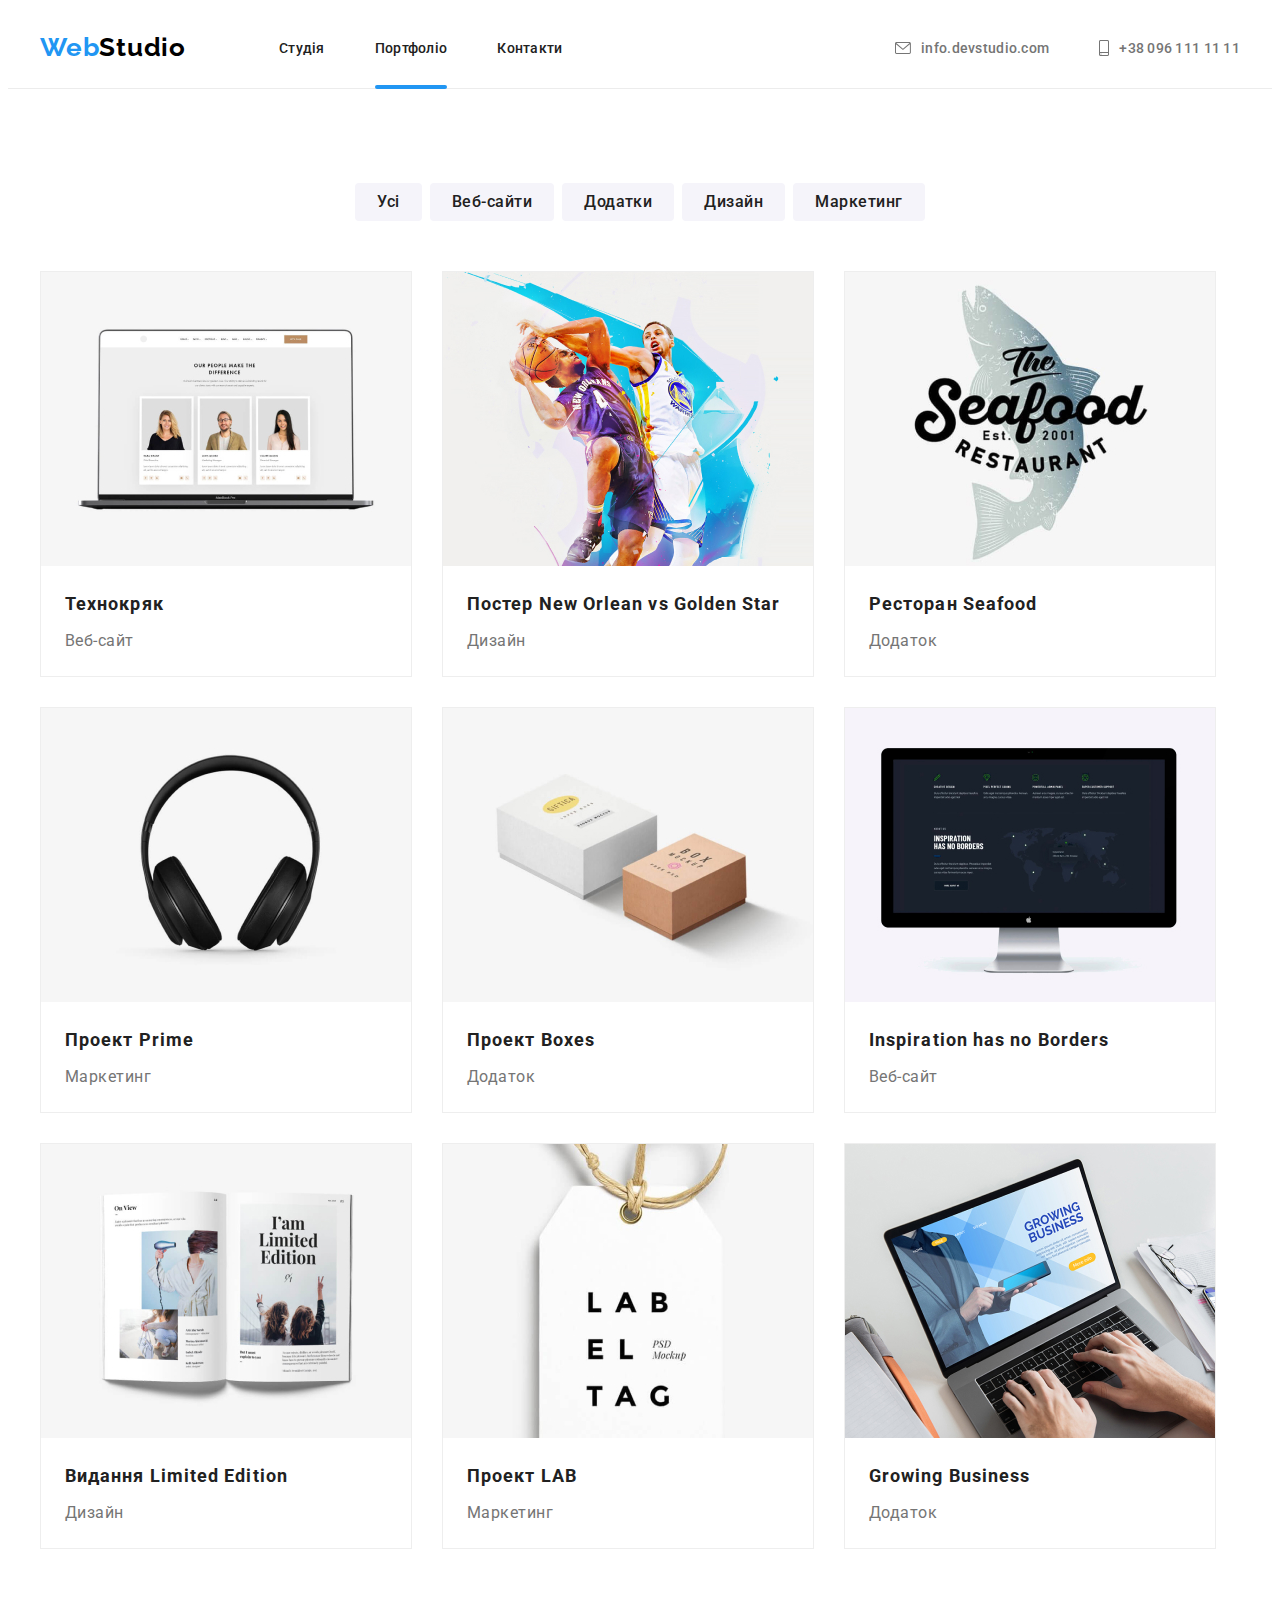
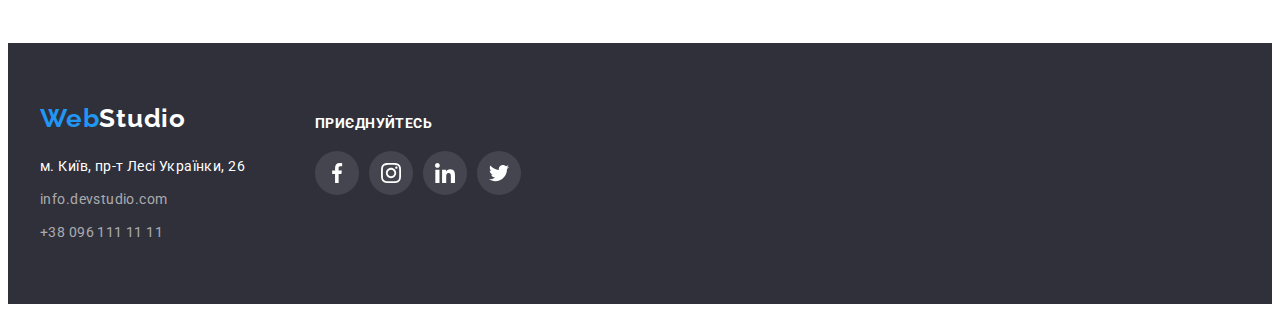
==== commit 6d6de2aa: "update" ====
--- a/portfolio.html
+++ b/portfolio.html
@@ -6,32 +6,49 @@
     <meta http-equiv="X-UA-Compatible" content="IE=edge">
     <meta name="viewport" content="width=device-width, initial-scale=1.0">
     <title>Портфоліо</title>
-    <link rel="stylesheet" href="./css/common.css">
+    <link rel="stylesheet" href="./css/styles.css">
 </head>
 
 <body>
     <header class="header">
         <div class="container header-container">
-            <nav>
-                <div class="header-navigate">
-                    <a class="logo" href="./index.html">
-                        <span class="logo-1">Web</span>
-                        <span class="logo-2-header">Studio</span>
-                    </a>
-
-                    <ul class="header-navigate-menu">
-                        <li><a class="header-navigate-menu-item focus1" href="./index.html">Студія</a></li>
-                        <li><a class="header-navigate-menu-item focus1" href="./portfolio.html">Портфоліо</a></li>
-                        <li><a class="header-navigate-menu-item focus1" href="#footer">Контакти</a></li>
-                    </ul>
-                </div>
+            <nav class="header-navigate">
+                <a class="logo" href="./index.html">
+                    <span class="logo-1">Web</span>
+                    <span class="logo-2-header">Studio</span>
+                </a>
+    
+                <ul class="header-navigate-menu">
+                    <li>
+                        <a class="header-navigate-menu-item focus1" href="./index.html">Студія</a>
+                    </li>
+                    <li>
+                        <a class="header-navigate-menu-item current focus1" href="./portfolio.html">Портфоліо</a>
+                    </li>
+                    <li>
+                        <a class="header-navigate-menu-item focus1" href="#footer">Контакти</a>
+                    </li>
+                </ul>
             </nav>
-
+    
             <address>
                 <ul class="header-address">
-                    <li><a class="header-address-item focus1" href="mailto:info.devstudio.com">info.devstudio.com</a>
-                    </li>
-                    <li><a class="header-address-item focus1" href="tel:+380961111111">+38 096 111 11 11</a></li>
+                    <li class="header-address-item">
+                        <a class="header-address-item-link focus1" href="mailto:info.devstudio.com">
+                            <svg class="header-address-item-link-icon" width="16px" height="12px">
+                                <use href="./images/icon-phone-mail.svg#icon-mail"></use>
+                            </svg>
+                            info.devstudio.com
+                        </a>
+                    </li>
+                    <li class="header-address-item">
+                        <a class="header-address-item-link focus1" href="tel:+380961111111">
+                            <svg class="header-address-item-link-icon" width="10px" height="16px">
+                                <use href="./images/icon-phone-mail.svg#icon-smartphone"></use>
+                            </svg>
+                            +38 096 111 11 11
+                        </a>
+                    </li>
                 </ul>
             </address>
         </div>
@@ -228,6 +245,80 @@
         </section>
     </main>
 
+    <footer id="footer" class="footer">
+        <div class="container footer-container">
+            <div class="footer-container-left">
+                <a href="./index.html">
+                    <p class="logo">
+                        <span class="logo-1">Web</span>
+                        <span class="logo-2-footer">Studio</span>
+                    </p>
+                </a>
+    
+                <address>
+                    <ul class="footer-address-list">
+                        <li>
+                            <a class="footer-address-list-address focus1" href="https://goo.gl/maps/pQFuVmgAhRDfWts1A">
+                                м. Київ, пр-т Лесі Українки, 26
+                            </a>
+                        </li>
+                        <li>
+                            <a class="footer-address-list-item focus1" href="mailto:info.devstudio.com">
+                                info.devstudio.com
+                            </a>
+                        </li>
+                        <li>
+                            <a class="footer-address-list-item focus1" a href="tel:+380961111111">
+                                +38 096 111 11 11
+                            </a>
+                        </li>
+                    </ul>
+                </address>
+            </div>
+    
+            <div class="footer-link">
+                <h3 class="footer-link-h3">приєднуйтесь</h3>
+                <ul class="footer-link-list">
+                    <li class="footer-link-list-item">
+                        <div class="footer-link-list-item-div footer-focus-background">
+                            <a href="" class="footer-link-list-item-a">
+                                <svg class="footer-link-list-item-a-icon">
+                                    <use href="./images/icons.svg#icon-facebook"></use>
+                                </svg>
+                            </a>
+                        </div>
+                    </li>
+                    <li class="footer-link-list-item">
+                        <div class="footer-link-list-item-div footer-focus-background">
+                            <a href="" class="footer-link-list-item-a">
+                                <svg class="footer-link-list-item-a-icon">
+                                    <use href="./images/icons.svg#icon-instagram"></use>
+                                </svg>
+                            </a>
+                        </div>
+                    </li>
+                    <li class="footer-link-list-item">
+                        <div class="footer-link-list-item-div footer-focus-background">
+                            <a href="" class="footer-link-list-item-a">
+                                <svg class="footer-link-list-item-a-icon">
+                                    <use href="./images/icons.svg#icon-linkedin"></use>
+                                </svg>
+                            </a>
+                        </div>
+                    </li>
+                    <li class="footer-link-list-item">
+                        <div class="footer-link-list-item-div footer-focus-background">
+                            <a href="" class="footer-link-list-item-a">
+                                <svg class="footer-link-list-item-a-icon">
+                                    <use href="./images/icons.svg#icon-twitter"></use>
+                                </svg>
+                            </a>
+                        </div>
+                    </li>
+                </ul>
+            </div>
+        </div>
+    </footer>
 
 </body>
 
--- a/css/styles.css
+++ b/css/styles.css
@@ -0,0 +1,851 @@
+/*Import google fonts*/
+@import url(https://fonts.googleapis.com/css2?family=Raleway:wght@700&family=Roboto:wght@400;500;700;900&display=swap);
+
+:root {
+    --blue: #2196F3;
+    --black: #000000;
+    --white: #FFFFFF;
+    --white1: rgba(255, 255, 255, 0.1);
+    --dark-section: #2F303A;
+    --gray-section: #F5F4FA;
+    --dark-title: #212121;
+    --dark-text: #757575;
+    --white-background: white;
+    --gray-address: rgba(255, 255, 255, 0.6);
+    --gray-headr-border: #ECECEC;
+    --gray-border: #EEEEEE;
+    --gray2-border: #AFB1B8;
+    --gray3-backgroung: rgba(255, 255, 255, 0.1);
+    --black1-border: rgba(0, 0, 0, 0.1);
+    --gray4-icon: #AFB1B8;
+    --section3-background: rgba(47, 48, 58, 0.8);
+    --backdrop: rgba(0, 0, 0, 0.2);
+
+    --time1: 2500ms;
+    --time2: 2s;
+    --transitionfunction1: cubic-bezier(0.4, 0, 0.2, 1);
+}
+
+/*----------Головні настройки----------*/
+p,
+h1,
+h2,
+h3,
+h4,
+h5,
+h6,
+button {
+    margin: 0;
+}
+
+ul,
+ol {
+    margin: 0;
+    padding-left: 0;
+}
+
+button {
+    cursor: pointer;
+}
+
+img {
+    display: block;
+    max-width: 100%;
+    height: auto;
+}
+
+body {
+    font-family: 'Roboto';
+    font-style: normal;
+    background-color: var(--white-background);
+}
+
+/*Видалити підкреслення зі ссилок*/
+a {
+    text-decoration-line: none;
+}
+
+/*Кнопки наслідують шрифт body*/
+button {
+    font-family: inherit;
+    border-radius: 4px;
+    border: none;
+}
+
+/*Видалити крапку зі списків*/
+ul {
+    list-style-type: none;
+}
+
+/*Настройка address*/
+address {
+    font-style: normal;
+}
+
+/*Container. Задає ширину контенту*/
+.container {
+    width: 1200px;
+    margin: 0 auto;
+    padding-left: 15px;
+    padding-right: 15px;
+}
+
+/*Фокус*/
+.focus1 {
+    transition-property: color;
+    transition-duration: var(--time1);
+    transition-timing-function: var(--transitionfunction1);
+}
+
+.focus1:hover,
+.focus1:focus {
+    color: var(--blue);
+}
+
+.focus1:hover .header-address-item-link-icon,
+.focus1:focus .header-address-item-link-icon {
+    fill: var(--blue);
+}
+
+.focus2 {
+    transition-property: background-color, color;
+    transition-duration: var(--time1);
+    transition-timing-function: var(--transitionfunction1);
+}
+
+.focus2:hover,
+.focus2:focus {
+    background-color: var(--blue);
+    color: var(--white);
+}
+
+.section4-focus-background {
+    transition-property: background-color;
+    transition-duration: var(--time1);
+    transition-timing-function: var(--transitionfunction1);
+}
+
+.section4-focus-background:hover,
+.section4-focus-background:focus {
+    background-color: var(--blue);
+}
+
+.section4-focus-icon {
+    transition: fill;
+    transition-duration: var(--time1);
+    transition-timing-function: var(--transitionfunction1);
+}
+
+.section4-focus-background:hover .section4-focus-icon,
+.section4-focus-background:focus .section4-focus-icon {
+    fill: var(--white);
+}
+
+.section5-focus-border {
+    transition-property: border-color;
+    transition-duration: var(--time1);
+    transition-timing-function: var(--transitionfunction1);
+}
+
+.section5-focus-border:hover,
+.section5-focus-border:focus {
+    border-color: var(--blue);
+}
+
+.section5-focus-icon {
+    transition-property: fill;
+    transition-duration: var(--time1);
+    transition-timing-function: var(--transitionfunction1);
+}
+
+.section5-focus-border:hover .section5-focus-icon,
+.section5-focus-border:focus .section5-focus-icon {
+    fill: var(--blue);
+}
+
+.footer-focus-background {
+    transition-property: background-color;
+    transition-duration: var(--time1);
+    transition-timing-function: var(--transitionfunction1);
+}
+
+.footer-focus-background:hover,
+.footer-focus-background:focus {
+    background-color: var(--blue);
+}
+
+/*Header*/
+.header {
+    padding-top: 24px;
+    padding-bottom: 25px;
+    border-bottom-width: 1px;
+    border-bottom-style: solid;
+
+    position: relative;
+
+    background-color: var(--white);
+    border-bottom-color: var(--gray-headr-border);
+}
+
+.header-container {
+    display: flex;
+    justify-content: space-between;
+    align-items: center;
+}
+
+.header-navigate {
+    display: flex;
+    gap: 93px;
+    align-items: center;
+}
+
+.logo {
+    display: flex;
+
+    font-family: 'Raleway';
+    font-weight: 700;
+    font-size: 26px;
+    line-height: calc(31/26);
+    letter-spacing: 0.03em;
+}
+
+.logo-1 {
+    color: var(--blue);
+}
+
+.logo-2-header {
+    color: var(--black);
+}
+
+.header-navigate-menu {
+    display: flex;
+    gap: 50px;
+}
+
+.header-navigate-menu-item {
+    position: relative;
+
+    font-weight: 500;
+    font-size: 14px;
+    line-height: calc(16/14);
+    letter-spacing: 0.02em;
+
+    color: var(--dark-title);
+}
+
+.header-navigate-menu-item:hover::after,
+.header-navigate-menu-item:focus::after,
+.header-navigate-menu-item.current::after {
+    position: absolute;
+    top: 45px;
+
+    content: "";
+    display: block;
+    width: 100%;
+    height: 4px;
+    border-radius: 2px;
+
+    background-color: var(--blue);
+}
+
+.header-address {
+    display: flex;
+    gap: 50px;
+
+    font-weight: 500;
+    font-size: 14px;
+    line-height: calc(16/14);
+    letter-spacing: 0.02em;
+}
+
+.header-address-item {
+    font-weight: 500;
+    font-size: 14px;
+    line-height: calc(16/14);
+    letter-spacing: 0.02em;
+}
+
+.header-address-item-link {
+    display: flex;
+    gap: 10px;
+    align-items: center;
+
+    color: var(--dark-text);
+}
+
+.header-address-item-link-icon {
+    fill: var(--dark-text);
+
+    transition-property: fill;
+    transition-duration: var(--time1);
+    transition-timing-function: var(--transitionfunction1);
+}
+
+/*Footer*/
+.footer {
+    padding-top: 60px;
+    padding-bottom: 60px;
+
+    background-color: var(--dark-section);
+}
+
+.footer-container {
+    display: flex;
+    gap: 70px;
+}
+
+.footer-container-left {
+    display: flex;
+    flex-direction: column;
+    gap: 20px;
+}
+
+.footer-link {
+    display: flex;
+    flex-direction: column;
+    gap: 20px;
+    margin-top: 12px;
+}
+
+.logo-2-footer {
+    color: var(--white);
+}
+
+.footer-address-list {
+    display: flex;
+    flex-direction: column;
+    gap: 9px;
+}
+
+.footer-address-list-address {
+    font-weight: 400;
+    font-size: 14px;
+    line-height: calc(24/14);
+    letter-spacing: 0.03em;
+
+    color: var(--white);
+}
+
+.footer-address-list-item {
+    font-weight: 400;
+    font-size: 14px;
+    line-height: calc(24/14);
+    letter-spacing: 0.03em;
+
+    color: var(--gray-address);
+}
+
+.footer-link-h3 {
+    font-weight: 700;
+    font-size: 14px;
+    line-height: calc(16/14);
+    letter-spacing: 0.03em;
+    text-transform: uppercase;
+
+    color: var(--white);
+}
+
+.footer-link-list {
+    display: flex;
+    gap: 10px;
+}
+
+.footer-link-list-item-a {
+    display: flex;
+    justify-content: center;
+    align-items: center;
+    width: 44px;
+    height: 44px;
+}
+
+.footer-link-list-item-div {
+    border-radius: 50%;
+
+    background-color: var(--gray3-backgroung);
+}
+
+.footer-link-list-item-a-icon {
+    width: 20px;
+    height: 20px;
+
+    fill: var(--white);
+}
+
+/*Main*/
+/*Section1*/
+.section1 {
+    padding-top: 200px;
+    padding-bottom: 200px;
+
+    background-image: url(../images/img-main.jpg);
+    background-repeat: no-repeat;
+    background-position: center;
+
+}
+
+.section1-container {
+    width: 1600px;
+    margin: 0 auto;
+
+    display: flex;
+    flex-direction: column;
+    gap: 30px;
+}
+
+.section1-h1 {
+    text-align: center;
+
+    font-weight: 900;
+    font-size: 44px;
+    line-height: calc(60/44);
+    letter-spacing: 0.06em;
+    text-transform: uppercase;
+
+    color: var(--white);
+}
+
+.modal-open-button {
+    margin-left: auto;
+    margin-right: auto;
+    padding: 10px 32px;
+    border-width: 0px;
+    border-radius: 4px;
+
+    font-weight: 700;
+    font-size: 16px;
+    line-height: calc(30/16);
+    letter-spacing: 0.06em;
+
+    background-color: var(--blue);
+    color: var(--white);
+}
+
+/*Section2*/
+.section2 {
+    padding-top: 94px;
+    padding-bottom: 94px;
+}
+
+.section2-list {
+    display: flex;
+    justify-content: space-between;
+}
+
+.section2-list-item {
+    width: 270px;
+}
+
+.section2-list-item-div1::before,
+.section2-list-item-div2::before,
+.section2-list-item-div3::before,
+.section2-list-item-div4::before {
+    content: "";
+    display: block;
+    width: 270px;
+    height: 120px;
+    background-position: center;
+    border-radius: 4px;
+
+    background-repeat: no-repeat;
+    background-color: var(--gray-section);
+}
+
+.section2-list-item-div1::before {
+    background-image: url(../images/features-antenna.png);
+}
+
+.section2-list-item-div2::before {
+    background-image: url(../images/features-clock.png);
+}
+
+.section2-list-item-div3::before {
+    background-image: url(../images/features-diagram.png);
+}
+
+.section2-list-item-div4::before {
+    background-image: url(../images/features-astronaut.png);
+}
+
+.section2-list-item-div-icon {
+    width: 70px;
+    height: 70px;
+}
+
+.section2-list-item-h3 {
+    margin-top: 30px;
+    margin-bottom: 10px;
+
+    font-weight: 700;
+    font-size: 14px;
+    line-height: calc(16/14);
+    letter-spacing: 0.03em;
+    text-transform: uppercase;
+
+    color: var(--dark-title);
+}
+
+.section2-list-item-p {
+    font-weight: 400;
+    font-size: 14px;
+    line-height: calc(24/14);
+    letter-spacing: 0.03em;
+
+    color: var(--dark-text);
+}
+
+/*Section3*/
+.section3 {
+    padding-bottom: 94px;
+}
+
+.section3-h2 {
+    margin-bottom: 50px;
+    text-align: center;
+
+    font-weight: 700;
+    font-size: 36px;
+    line-height: calc(42/36);
+    letter-spacing: 0.03em;
+
+    color: var(--dark-title);
+}
+
+.section3-list {
+    display: flex;
+    justify-content: space-between;
+}
+
+.section3-list-item {
+    position: relative;
+}
+
+.section3-list-item-div {
+    display: flex;
+    justify-content: center;
+    align-items: center;
+
+    width: 100%;
+    height: 70px;
+    position: absolute;
+    bottom: 0;
+
+    background-color: var(--section3-background);
+}
+
+.section3-list-item-div-span {
+    font-weight: 700;
+    font-size: 14px;
+    line-height: calc(16/14);
+    letter-spacing: 0.03em;
+
+    text-transform: uppercase;
+
+    color: var(--white);
+}
+
+/*Section4*/
+.section4 {
+    padding-top: 94px;
+    padding-bottom: 94px;
+
+    background-color: var(--gray-section);
+}
+
+.section4-list {
+    display: flex;
+    justify-content: space-between;
+}
+
+.section4-list-item {
+    box-shadow: 0px 1px 3px rgba(0, 0, 0, 0.12), 0px 1px 1px rgba(0, 0, 0, 0.14), 0px 2px 1px rgba(0, 0, 0, 0.2);
+    border-radius: 0px 0px 4px 4px;
+}
+
+.section4-list-item-figure {
+    margin: 0;
+}
+
+.section4-list-item-figure-img {
+    width: 270px;
+}
+
+.section4-list-item-figurecaption {
+    display: flex;
+    flex-direction: column;
+    gap: 16px;
+
+    padding-top: 30px;
+    padding-bottom: 30px;
+    text-align: center;
+}
+
+.section4-list-item-h3 {
+    margin-bottom: 10px;
+
+    font-weight: 500;
+    font-size: 16px;
+    line-height: calc(19/16);
+    letter-spacing: 0.03em;
+
+    color: var(--dark-title);
+}
+
+.section4-list-item-p {
+    font-weight: 400;
+    font-size: 16px;
+    line-height: calc(19/16);
+    letter-spacing: 0.03em;
+
+    color: var(--dark-text);
+}
+
+.section4-link-list {
+    display: flex;
+    justify-content: center;
+    align-items: center;
+    gap: 10px;
+}
+
+.section4-link-list-item-a {
+    display: flex;
+    justify-content: center;
+    align-items: center;
+    width: 44px;
+    height: 44px;
+}
+
+.section4-link-list-item-div {
+    border-radius: 50%;
+}
+
+.section4-link-list-item-a-icon {
+    width: 20px;
+    height: 20px;
+
+    fill: var(--gray4-icon);
+}
+
+/*Section5*/
+.section5 {
+    padding-top: 94px;
+    padding-bottom: 94px;
+
+    background-color: var(--white-background);
+}
+
+.setion5-list {
+    display: flex;
+    justify-content: space-between;
+}
+
+.section5-list-item {}
+
+.section5-list-item-a {
+    display: flex;
+    justify-content: center;
+    align-items: center;
+    box-sizing: border-box;
+    width: 170px;
+    height: 92px;
+    border: 1px solid var(--gray2-border);
+    border-radius: 4px;
+}
+
+.section5-list-item-a-icon {
+    width: 106px;
+    height: 60px;
+
+    fill: var(--gray2-border);
+}
+
+/*section1a*/
+.section1a {
+    padding-top: 94px;
+}
+
+.section1a-container {}
+
+.section1a-list {
+    display: flex;
+    gap: 8px;
+    justify-content: center;
+}
+
+.section1a-list-button {
+    padding: 6px 22px;
+
+    font-weight: 500;
+    font-size: 16px;
+    line-height: calc(26/16);
+    letter-spacing: 0.03em;
+
+    background-color: var(--gray-section);
+    color: var(--dark-title)
+}
+
+/*section2a*/
+.section2a {
+    padding-top: 50px;
+    padding-bottom: 94px;
+}
+
+.section2a-container {}
+
+.section2a-list {
+    display: flex;
+    gap: 30px;
+    flex-wrap: wrap;
+}
+
+.section2a-list-item {
+    flex-basis: 370px;
+    border-width: 1px;
+    border-style: solid;
+
+    border: 1px solid var(--gray-border);
+}
+
+.section2a-list-item:hover,
+.section2a-list-item:focus {
+    box-shadow: 0px 1px 1px rgba(0, 0, 0, 0.12), 0px 4px 4px rgba(0, 0, 0, 0.06), 1px 4px 6px rgba(0, 0, 0, 0.16);
+}
+
+.section2a-list-item:hover .section2a-list-item-figure-div-over,
+.section2a-list-item:focus .section2a-list-item-figure-div-over {
+    transform: translateY(0);
+    opacity: 0.9;
+
+    transition-property: transform, opacity;
+    transition-duration: var(--time1);
+    transition-timing-function: var(--transitionfunction1);
+}
+
+.section2a-list-item-figure {
+    margin: 0;
+}
+
+.section2a-list-item-figure-div {
+
+    position: relative;
+}
+
+.section2a-list-item-figure-div-img {
+    width: 370px;
+}
+
+.section2a-list-item-figure-div-over {
+    box-sizing: border-box;
+    padding: 63px 24px;
+
+    height: 100%;
+
+    position: absolute;
+    top: 0;
+
+    color: var(--white);
+    background-color: var(--blue);
+    opacity: 0;
+
+    font-weight: 400;
+    font-size: 18px;
+    line-height: calc(28/18);
+    letter-spacing: 0.03em;
+
+    transform: translateY(100%);
+}
+
+.section2a-list-item-figcaption {
+    padding: 20px 24px 20px 24px;
+    display: flex;
+    flex-direction: column;
+    gap: 4px;
+    justify-content: space-between;
+
+    background-color: var(--white);
+}
+
+.section2a-list-item-h3 {
+    font-family: 'Roboto';
+    font-style: normal;
+    font-weight: 700;
+    font-size: 18px;
+    line-height: 2;
+    letter-spacing: 0.06em;
+
+    color: var(--dark-title);
+}
+
+.section2a-list-item-p {
+    font-family: 'Roboto';
+    font-style: normal;
+    font-weight: 400;
+    font-size: 16px;
+    line-height: calc(30/16);
+    letter-spacing: 0.03em;
+
+    color: var(--dark-text);
+}
+
+/*Modal*/
+
+.backdrop {
+    width: 100%;
+    height: 100%;
+    background-color: var(--backdrop);
+    position: fixed;
+    top: 0;
+
+    transition: opacity var(--time1) var(--transitionfunction1), visibility var(--time1) var(--transitionfunction1);
+}
+
+.modal {
+    width: 528px;
+    min-height: 581px;
+    background-color: var(--white);
+    position: absolute;
+    top: 50%;
+    left: 50%;
+    transform: translate(-50%, -50%) scale(1);
+    transition: transform var(--time1) var(--transitionfunction1);
+
+    border-radius: 4px;
+}
+
+.modal-close-button {
+    width: 30px;
+    height: 30px;
+    position: absolute;
+    top: 8px;
+    right: 8px;
+    display: flex;
+    justify-content: center;
+    align-items: center;
+
+    background-color: var(--white1);
+    border: 1px solid var(--black1-border);
+    border-radius: 50%;
+
+    transition: border-color var(--time1) var(--transitionfunction1);
+}
+
+.modal-close-icon {
+    transition: fill var(--time1) var(--transitionfunction1);
+}
+
+.modal-close-button:hover {
+    border-color: var(--blue);
+}
+
+.modal-close-button:hover .modal-close-icon {
+    fill: var(--blue);
+}
+
+.backdrop.is-hidden {
+    opacity: 0;
+    visibility: hidden;
+    pointer-events: none;
+}
+
+.backdrop.is-hidden .modal {
+    transform: translate(-50%, -50%) scale(0);
+}